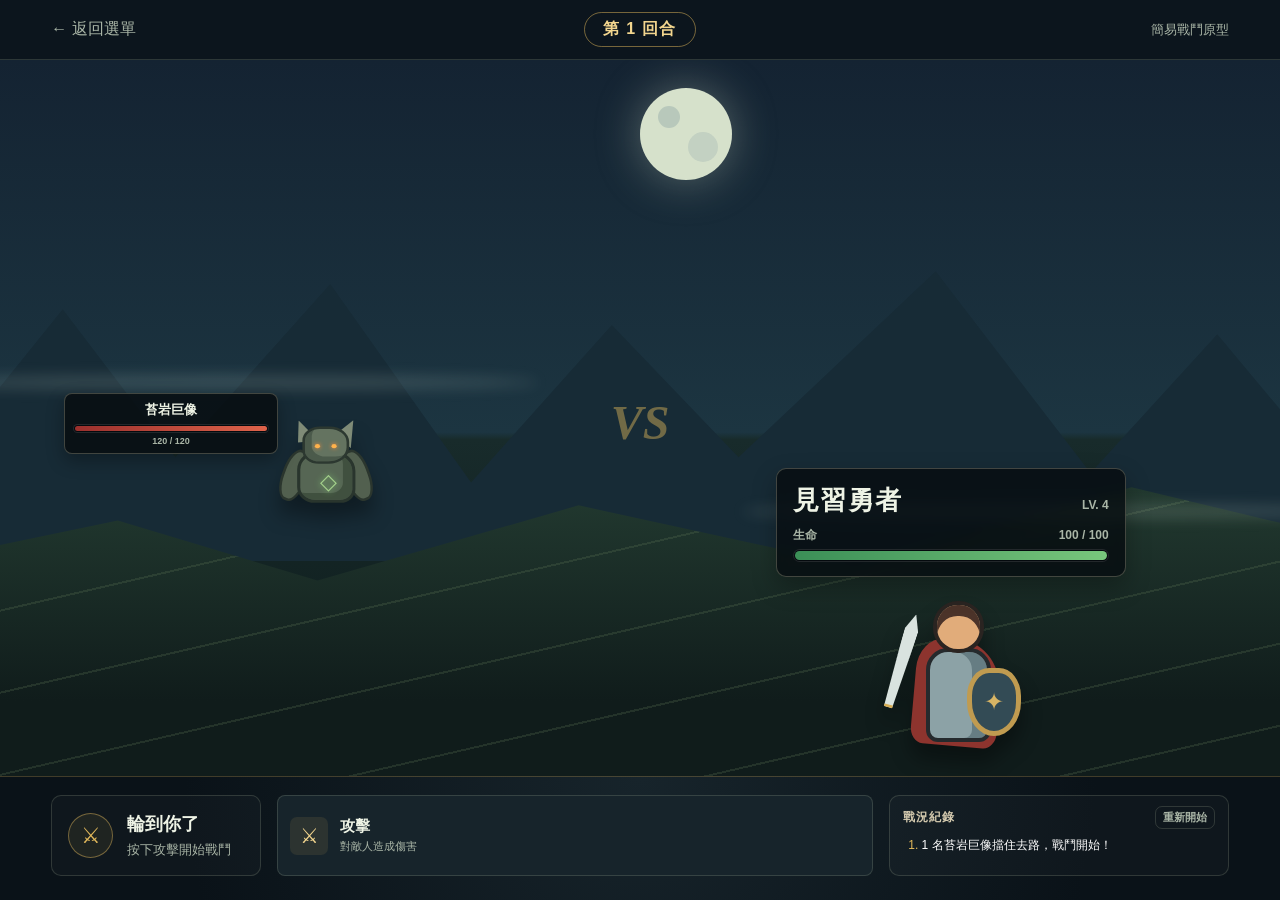
==== TurnBasedRPG/index.html @ 29858dd7 "add rpg combat" ====
<!doctype html>
<html lang="zh-Hant-TW">
<head>
  <meta charset="utf-8">
  <meta name="viewport" content="width=device-width, initial-scale=1">
  <meta name="theme-color" content="#101923">
  <title>餘燼試煉｜回合制 RPG 原型</title>
  <link rel="stylesheet" href="style.css">
</head>
<body>
  <main class="game-shell">
    <header class="topbar">
      <a class="back-link" href="../index.html" aria-label="回到遊戲選單">← 返回選單</a>
      <div class="round-pill" aria-live="polite">第 <span id="round-number">1</span> 回合</div>
      <span class="prototype-label">簡易戰鬥原型</span>
    </header>

    <section class="battlefield" aria-label="戰鬥場景">
      <div class="moon" aria-hidden="true"></div>
      <div class="mountains" aria-hidden="true"></div>
      <div class="mist mist-one" aria-hidden="true"></div>
      <div class="mist mist-two" aria-hidden="true"></div>

      <article class="fighter enemy-side" id="enemy-fighter">
        <div class="enemy-party" id="enemy-party" aria-label="敵人隊伍"></div>
      </article>

      <div class="versus-mark" aria-hidden="true">VS</div>

      <article class="fighter hero-side" id="hero-fighter">
        <div class="hero sprite" aria-label="見習勇者">
          <div class="hero-head"></div><div class="hero-cape"></div><div class="hero-body"></div>
          <div class="sword"><span></span></div><div class="shield">✦</div>
        </div>
        <div class="status-card hero-card">
          <div class="name-row">
            <h1>見習勇者</h1>
            <span class="level">LV. 4</span>
          </div>
          <div class="bar-label"><span>生命</span><span id="player-hp-text">100 / 100</span></div>
          <div class="meter"><div class="meter-fill player-hp" id="player-hp-bar"></div></div>
        </div>
      </article>

      <section class="defense-challenge" id="defense-challenge" aria-labelledby="challenge-title" hidden>
        <div class="challenge-card">
          <p class="challenge-kicker" id="challenge-source">已學會的字</p>
          <h2 id="challenge-title">選出正確的注音，擋下攻擊！</h2>
          <div class="challenge-word" id="challenge-word" aria-label="題目"></div>
          <div class="shield-options" id="shield-options" role="group" aria-label="選擇正確的注音"></div>
          <p class="challenge-feedback" id="challenge-feedback" aria-live="assertive">選擇一面盾牌</p>
          <button class="correction-confirm" id="correction-confirm" type="button" hidden>我知道了，繼續</button>
        </div>
      </section>
    </section>

    <section class="control-panel" aria-label="戰鬥指令">
      <div class="turn-message" id="turn-message" aria-live="assertive">
        <span class="message-icon">⚔</span>
        <p><strong>輪到你了</strong><span>按下攻擊開始戰鬥</span></p>
      </div>
      <div class="actions single-action" id="actions">
        <button class="action-button attack" data-action="attack" type="button">
          <span class="action-icon">⚔</span><span><strong>攻擊</strong><small>對敵人造成傷害</small></span>
        </button>
      </div>
      <div class="battle-log-wrap">
        <div class="log-title"><span>戰況紀錄</span><button id="restart-small" type="button">重新開始</button></div>
        <ol class="battle-log" id="battle-log" aria-live="polite"></ol>
      </div>
    </section>
  </main>

  <div class="result-overlay" id="result-overlay" hidden>
    <section class="result-card" role="dialog" aria-modal="true" aria-labelledby="result-title">
      <div class="result-emblem" id="result-emblem">✦</div>
      <p class="eyebrow" id="result-eyebrow">試煉完成</p>
      <h2 id="result-title">勝利！</h2>
      <p id="result-copy">你擊倒了苔岩巨像。</p>
      <div class="result-stats"><span>經過回合 <b id="result-rounds">0</b></span><span>剩餘生命 <b id="result-hp">0</b></span></div>
      <button class="restart-button" id="restart-button" type="button">再次挑戰</button>
    </section>
  </div>

  <script src="../ZhuyinAdventure/zhuyin-map.js"></script>
  <script src="game.js"></script>
</body>
</html>
---- TurnBasedRPG/style.css ----
:root {
  color-scheme: dark;
  --ink: #eef3e5;
  --muted: #aab6a7;
  --panel: rgba(13, 22, 29, .94);
  --line: rgba(219, 226, 193, .16);
  --gold: #e1b85b;
  --red: #d95745;
  --blue: #4e9bd5;
  --green: #65b979;
}

* { box-sizing: border-box; }

body {
  margin: 0;
  min-height: 100vh;
  color: var(--ink);
  background: #0a1118;
  font-family: "Noto Sans TC", "PingFang TC", "Microsoft JhengHei", sans-serif;
}

button, a { font: inherit; }
button { color: inherit; }

.game-shell { min-height: 100vh; display: grid; grid-template-rows: auto minmax(390px, 1fr) auto; }

.topbar {
  z-index: 10;
  display: grid;
  grid-template-columns: 1fr auto 1fr;
  align-items: center;
  padding: 12px clamp(16px, 4vw, 52px);
  border-bottom: 1px solid var(--line);
  background: #0c151d;
}

.back-link { color: var(--muted); text-decoration: none; justify-self: start; }
.back-link:hover, .back-link:focus-visible { color: white; }
.round-pill { padding: 6px 18px; border: 1px solid rgba(225,184,91,.5); border-radius: 999px; color: #f2d58e; font-weight: 800; letter-spacing: .08em; }
.prototype-label { justify-self: end; color: var(--muted); font-size: 13px; }
#restart-small { justify-self: end; padding: 7px 12px; border: 1px solid var(--line); border-radius: 7px; color: var(--muted); background: transparent; cursor: pointer; }

.battlefield {
  position: relative;
  overflow: hidden;
  display: grid;
  grid-template-columns: minmax(0, 1fr) auto minmax(0, 1fr);
  align-items: end;
  min-height: 390px;
  padding: 32px clamp(18px, 5vw, 80px) 22px;
  background: linear-gradient(#142332 0%, #1c3541 52%, #182b2b 53%, #0b1818 100%);
  isolation: isolate;
}

.battlefield::before {
  content: ""; position: absolute; z-index: -2; inset: auto -10% 0; height: 42%;
  background: repeating-linear-gradient(167deg, rgba(95,119,86,.25) 0 2px, transparent 2px 80px), linear-gradient(#233b31, #101c1b 75%);
  clip-path: polygon(0 32%, 16% 15%, 29% 35%, 46% 10%, 64% 30%, 82% 4%, 100% 26%, 100% 100%, 0 100%);
}

.moon { position: absolute; z-index: -3; top: 28px; left: 50%; width: 92px; height: 92px; border-radius: 50%; background: #d6e1cb; box-shadow: 0 0 45px rgba(214,225,203,.35); }
.moon::after { content: ""; position: absolute; width: 22px; height: 22px; top: 18px; left: 18px; border-radius: 50%; background: #b8c8bb; box-shadow: 34px 30px 0 4px #c3d1c2; }
.mountains { position: absolute; z-index: -4; inset: 26% -5% auto; height: 44%; background: #172b36; clip-path: polygon(0 70%, 9% 20%, 17% 67%, 28% 12%, 38% 75%, 48% 25%, 57% 67%, 71% 8%, 82% 72%, 91% 28%, 100% 76%, 100% 100%, 0 100%); }
.mist { position: absolute; z-index: -1; width: 50%; height: 15px; border-radius: 50%; background: rgba(209,226,214,.17); filter: blur(7px); animation: drift 9s ease-in-out infinite alternate; }
.mist-one { top: 44%; left: -8%; }.mist-two { top: 62%; right: -8%; animation-delay: -3s; }
@keyframes drift { to { transform: translateX(35%); } }

.fighter { display: flex; flex-direction: column; align-items: center; gap: 12px; min-width: 0; }
.hero-side { flex-direction: column-reverse; }
.status-card { position: relative; z-index: 3; width: min(100%, 350px); padding: 14px 16px; border: 1px solid rgba(226,221,187,.26); border-radius: 10px; background: rgba(7,13,17,.82); box-shadow: 0 10px 25px rgba(0,0,0,.28); backdrop-filter: blur(5px); }
.name-row, .bar-label { display: flex; justify-content: space-between; align-items: baseline; gap: 12px; }
.name-row h1 { margin: 0 0 9px; font-family: Georgia, "Noto Serif TC", serif; font-size: clamp(19px, 2vw, 27px); letter-spacing: .06em; }
.level, .bar-label { color: var(--muted); font-size: 12px; font-weight: 700; }
.bar-label { margin-bottom: 5px; }
.mana-label { margin-top: 9px; }
.meter { overflow: hidden; height: 13px; padding: 2px; border-radius: 999px; background: #050a0e; box-shadow: inset 0 0 0 1px rgba(255,255,255,.12); }
.meter.slim { height: 9px; }
.meter-fill { width: 100%; height: 100%; border-radius: inherit; transition: width .45s ease; }
.enemy-hp { background: linear-gradient(90deg, #9b302d, #df634a); }.player-hp { background: linear-gradient(90deg, #3b8f57, #78c77c); }.player-mp { background: linear-gradient(90deg, #376ca8, #61b8e5); }
.effect-list { min-height: 20px; margin-top: 7px; color: #ffbd70; font-size: 12px; font-weight: 800; }

.enemy-side { width: 100%; align-self: stretch; justify-content: center; }
.enemy-party { display: flex; flex-direction: column; align-items: flex-start; justify-content: center; width: 100%; gap: 3px; }
.enemy-unit {
  display: grid;
  grid-template-columns: minmax(105px, 1fr) 96px;
  grid-template-areas: "name monster";
  align-items: center;
  width: min(100%, 310px);
  min-height: 92px;
  transition: opacity .3s ease, filter .3s ease;
}
.enemy-unit.defeated { opacity: .28; filter: grayscale(1); }
.enemy-nameplate { z-index: 4; grid-area: name; width: 100%; padding: 7px 8px; border: 1px solid rgba(226,221,187,.26); border-radius: 8px; background: rgba(7,13,17,.86); box-shadow: 0 7px 18px rgba(0,0,0,.3); text-align: center; }
.enemy-nameplate strong { display: block; overflow: hidden; margin-bottom: 5px; font-size: clamp(10px, 1.2vw, 13px); text-overflow: ellipsis; white-space: nowrap; }
.enemy-nameplate .meter { height: 9px; }
.enemy-hp-text { display: block; margin-top: 3px; color: var(--muted); font-size: 9px; font-weight: 800; }
.monster-stage { position: relative; grid-area: monster; width: 96px; height: 92px; transform-origin: bottom center; }
.monster-stage .monster { position: absolute; top: -40px; left: -40px; transform: scale(.52); }
.monster-stage::before,
.monster-stage::after { content: ""; position: absolute; z-index: 12; pointer-events: none; opacity: 0; }
.monster-stage::before {
  top: 8%;
  left: 64%;
  width: 92px;
  height: 92px;
  border-radius: 50%;
  background: radial-gradient(circle, rgba(255, 72, 47, .72) 0%, rgba(255, 35, 20, .22) 35%, transparent 70%);
  filter: blur(3px);
}
.monster-stage::after {
  top: 31%;
  left: 48%;
  width: 118px;
  height: 7px;
  border-radius: 999px;
  background: linear-gradient(90deg, transparent, #ffbb8f 16%, #ff3a28 55%, transparent);
  box-shadow: 0 13px 0 -1px rgba(255, 53, 38, .72), 0 -13px 0 -2px rgba(255, 119, 76, .55), 0 0 14px 5px rgba(255, 43, 24, .52);
  filter: blur(.35px);
  mix-blend-mode: screen;
  transform: translate(-65px, -28px) rotate(-27deg) scaleX(.15);
  transform-origin: left center;
}
.monster-stage.attack-motion::before,
.monster-stage.double-strike-one::before,
.monster-stage.double-strike-two::before { animation: enemy-red-flare .55s ease-out; }
.monster-stage.attack-motion::after { animation: enemy-red-slash .55s cubic-bezier(.2, .8, .3, 1); }
.monster-stage.double-strike-one::after { animation: enemy-double-slash-one .55s cubic-bezier(.2, .8, .3, 1); }
.monster-stage.double-strike-two::after { animation: enemy-double-slash-two .6s cubic-bezier(.15, .75, .25, 1); }
.monster-stage.attack-motion .right-eye,
.monster-stage.attack-motion .left-eye,
.monster-stage.double-strike-one .right-eye,
.monster-stage.double-strike-one .left-eye,
.monster-stage.double-strike-two .right-eye,
.monster-stage.double-strike-two .left-eye { animation: enemy-eye-flash .55s ease; }
.monster-stage.attack-motion .rune,
.monster-stage.double-strike-one .rune,
.monster-stage.double-strike-two .rune { animation: enemy-rune-flash .55s ease; }
.monster-stage.attack-motion .arm-right,
.monster-stage.double-strike-one .arm-right,
.monster-stage.double-strike-two .arm-right { animation: enemy-arm-swing .55s ease-in-out; }

.sprite { position: relative; filter: drop-shadow(0 15px 10px rgba(0,0,0,.35)); }
.monster { width: 175px; height: 170px; transform-origin: bottom center; }
.monster-head { position: absolute; z-index: 3; top: 15px; left: 43px; width: 90px; height: 72px; border: 5px solid #2c3830; border-radius: 38% 42% 44% 35%; background: #647360; box-shadow: inset 13px -9px #4b5a4b; }
.monster-body { position: absolute; z-index: 2; bottom: 8px; left: 33px; width: 112px; height: 100px; border: 6px solid #29352d; border-radius: 36% 39% 26% 30%; background: #566654; box-shadow: inset -18px -13px #40503f; }
.rune { position: absolute; top: 27px; left: 37px; color: #a4d18c; font-size: 43px; text-shadow: 0 0 12px #8dda7f; }
.eye { position: absolute; top: 29px; width: 10px; height: 8px; border-radius: 50%; background: #ffb24c; box-shadow: 0 0 9px #ff8c38; }.left-eye { left: 19px; }.right-eye { right: 19px; }
.monster-horn { position: absolute; z-index: 1; top: 1px; width: 38px; height: 50px; background: #7f8b77; clip-path: polygon(45% 0, 100% 100%, 0 78%); }.horn-left { left: 28px; transform: rotate(-22deg); }.horn-right { right: 25px; transform: rotate(28deg); }
.monster-arm { position: absolute; z-index: 1; bottom: 10px; width: 48px; height: 102px; border: 5px solid #2b362e; border-radius: 45%; background: #52604f; }.arm-left { left: 4px; transform: rotate(20deg); }.arm-right { right: 2px; transform: rotate(-20deg); }

.hero { width: 150px; height: 165px; transform-origin: bottom center; }
.hero-head { position: absolute; z-index: 5; top: 12px; left: 57px; width: 51px; height: 52px; border: 4px solid #2a2421; border-radius: 48%; background: #e1ac7a; box-shadow: inset 0 11px #4b3329; }
.hero-body { position: absolute; z-index: 3; bottom: 12px; left: 50px; width: 65px; height: 94px; border: 4px solid #252a2d; border-radius: 22px 22px 12px 12px; background: #8ca2a6; box-shadow: inset -15px 0 #667d83; }
.hero-cape { position: absolute; z-index: 1; bottom: 8px; left: 38px; width: 86px; height: 106px; border-radius: 30% 50% 15% 15%; background: #8d342e; transform: rotate(5deg); }
.sword { position: absolute; z-index: 6; top: 23px; left: 16px; width: 14px; height: 118px; background: #d9e3df; clip-path: polygon(50% 0, 100% 14%, 80% 82%, 20% 82%, 0 14%); transform: rotate(17deg); box-shadow: 0 0 6px rgba(255,255,255,.5); }
.sword span { position: absolute; left: -10px; bottom: 16px; width: 35px; height: 8px; background: #d6ac53; transform: rotate(-2deg); }
.shield { position: absolute; z-index: 7; right: 5px; bottom: 18px; display: grid; place-items: center; width: 54px; height: 68px; border: 5px solid #c09b50; border-radius: 45% 45% 55% 55%; color: #d8b565; background: #334b55; font-size: 24px; }

.versus-mark { align-self: center; padding: 0 16px; color: rgba(225,184,91,.45); font: italic 900 clamp(26px, 4vw, 48px)/1 Georgia, serif; }
.sprite.hit { animation: hit .45s ease; }.sprite.attack-motion { animation: lunge .55s ease; }.sprite.double-strike-one { animation: double-lunge-one .55s ease; }.sprite.double-strike-two { animation: double-lunge-two .6s ease; }.sprite.guard-motion { animation: guard .6s ease; }
@keyframes hit { 20%, 60% { transform: translateX(-9px); filter: brightness(2) drop-shadow(0 0 14px #ef624e); } 40%, 80% { transform: translateX(9px); } }
@keyframes lunge { 45% { transform: translateX(45px) scale(1.07); } }
@keyframes guard { 45% { filter: drop-shadow(0 0 18px #70c8ff); transform: scale(1.08); } }
@keyframes enemy-red-slash {
  0%, 18% { opacity: 0; transform: translate(-65px, -28px) rotate(-27deg) scaleX(.15); }
  38% { opacity: 1; }
  72% { opacity: .95; transform: translate(13px, 23px) rotate(-27deg) scaleX(1.15); }
  100% { opacity: 0; transform: translate(43px, 42px) rotate(-27deg) scaleX(.7); }
}
@keyframes enemy-double-slash-one {
  0%, 12% { opacity: 0; transform: translate(-70px, -38px) rotate(-38deg) scaleX(.1); }
  34% { opacity: 1; }
  76% { opacity: .9; transform: translate(16px, 27px) rotate(-38deg) scaleX(1.05); }
  100% { opacity: 0; transform: translate(35px, 42px) rotate(-38deg) scaleX(.65); }
}
@keyframes enemy-double-slash-two {
  0%, 10% { opacity: 0; transform: translate(-60px, 45px) rotate(31deg) scaleX(.12); }
  30% { opacity: 1; filter: blur(.2px) brightness(1.7); }
  72% { opacity: 1; transform: translate(24px, -31px) rotate(31deg) scaleX(1.35); }
  100% { opacity: 0; transform: translate(50px, -48px) rotate(31deg) scaleX(.8); }
}
@keyframes double-lunge-one {
  42% { transform: translateX(30px) translateY(-5px) rotate(-3deg) scale(1.04); }
}
@keyframes double-lunge-two {
  18% { transform: translateX(-8px) rotate(3deg); }
  55% { transform: translateX(54px) translateY(4px) rotate(4deg) scale(1.13); filter: drop-shadow(0 0 16px rgba(255, 45, 28, .8)); }
}
@keyframes enemy-red-flare {
  0%, 24%, 100% { opacity: 0; transform: scale(.35); }
  48% { opacity: .9; transform: scale(1.05); }
}
@keyframes enemy-eye-flash {
  20%, 80% { background: #ff2d20; box-shadow: 0 0 18px 5px #ff281c; }
}
@keyframes enemy-rune-flash {
  20%, 80% { color: #ff5b3d; text-shadow: 0 0 20px #ff2b1c, 0 0 8px #fff; }
}
@keyframes enemy-arm-swing {
  0%, 100% { transform: rotate(-20deg); }
  36% { transform: rotate(-68deg) translateY(-8px); }
  72% { transform: rotate(24deg) translate(9px, 5px); }
}

.defense-challenge {
  position: absolute;
  z-index: 20;
  inset: 0;
  display: grid;
  place-items: center;
  padding: 18px;
  background: rgba(5, 12, 17, .84);
  backdrop-filter: blur(7px);
}
.defense-challenge[hidden] { display: none; }
.challenge-card {
  width: min(100%, 650px);
  padding: 22px clamp(18px, 4vw, 34px) 20px;
  border: 1px solid rgba(225, 184, 91, .5);
  border-radius: 14px;
  background: linear-gradient(145deg, #1a2a32, #0d171d);
  box-shadow: 0 22px 65px rgba(0, 0, 0, .55);
  text-align: center;
}
.challenge-kicker {
  margin: 0;
  color: var(--gold);
  font-size: 12px;
  font-weight: 900;
  letter-spacing: .2em;
}
.challenge-card h2 {
  margin: 5px 0 10px;
  font-size: clamp(18px, 2.5vw, 25px);
  font-weight: 800;
}
.challenge-word {
  margin: 5px 0 12px;
  color: #fff7dc;
  font-family: "Noto Serif TC", "PMingLiU", serif;
  font-size: clamp(62px, 9vw, 94px);
  font-weight: 900;
  line-height: 1.15;
  text-shadow: 0 5px 20px rgba(225, 184, 91, .25);
}
.shield-options {
  display: grid;
  grid-template-columns: repeat(3, minmax(0, 1fr));
  gap: clamp(8px, 2vw, 18px);
}
.quiz-shield {
  position: relative;
  isolation: isolate;
  min-height: 132px;
  padding: 19px 8px 35px;
  border: 0;
  color: #f9f1d6;
  background: linear-gradient(135deg, #f0d783 0%, #a77b2f 55%, #ecd07a 100%);
  clip-path: polygon(50% 0, 94% 14%, 89% 58%, 76% 78%, 50% 100%, 24% 78%, 11% 58%, 6% 14%);
  filter: drop-shadow(0 11px 8px rgba(0, 0, 0, .38));
  cursor: pointer;
  font-size: clamp(21px, 3.5vw, 33px);
  font-weight: 900;
  transition: transform .16s ease, filter .16s ease, background .16s ease;
}
.quiz-shield::before {
  content: "";
  position: absolute;
  z-index: 0;
  inset: 6px;
  background:
    linear-gradient(90deg, transparent 48.5%, rgba(236, 208, 122, .28) 49%, rgba(236, 208, 122, .28) 51%, transparent 51.5%),
    linear-gradient(145deg, #466b79, #1c3440 72%);
  clip-path: polygon(50% 0, 94% 14%, 89% 58%, 76% 78%, 50% 100%, 24% 78%, 11% 58%, 6% 14%);
}
.quiz-shield > span { position: relative; z-index: 2; text-shadow: 0 2px 3px rgba(0, 0, 0, .65); }
.quiz-shield::after {
  content: "✦";
  position: absolute;
  z-index: 1;
  right: 0;
  bottom: 19px;
  left: 0;
  color: rgba(225, 184, 91, .55);
  font-size: 13px;
}
.quiz-shield:hover:not(:disabled), .quiz-shield:focus-visible {
  outline: none;
  filter: brightness(1.22);
  transform: translateY(-5px);
}
.quiz-shield:disabled { cursor: default; }
.quiz-shield.correct {
  background: linear-gradient(135deg, #c5f1ce, #4ba265 55%, #a9e4b7);
  filter: drop-shadow(0 0 17px rgba(101, 185, 121, .85));
  animation: shield-block .55s ease;
}
.quiz-shield.correct::before { background: linear-gradient(145deg, #479261, #1c5335 72%); }
.quiz-shield.wrong {
  background: linear-gradient(135deg, #ffc0b6, #b84e43 55%, #ee9b90);
  animation: shield-wrong .45s ease;
}
.quiz-shield.wrong::before { background: linear-gradient(145deg, #95473f, #542622 72%); }
.challenge-feedback { min-height: 22px; margin: 13px 0 0; color: var(--muted); font-size: 14px; font-weight: 800; }
.challenge-feedback.success { color: #96e6a7; }.challenge-feedback.failure { color: #ffa094; }
.correction-confirm {
  width: min(100%, 280px);
  margin-top: 10px;
  padding: 12px 20px;
  border: 1px solid #f0cc79;
  border-radius: 8px;
  color: #17130b;
  background: linear-gradient(#f3d486, #cda147);
  box-shadow: 0 6px 16px rgba(0, 0, 0, .28);
  cursor: pointer;
  font-weight: 900;
}
.correction-confirm:hover, .correction-confirm:focus-visible { outline: 3px solid rgba(240, 204, 121, .32); filter: brightness(1.08); }
.correction-confirm[hidden] { display: none; }
@keyframes shield-block { 45% { transform: scale(1.1); filter: brightness(1.5); } }
@keyframes shield-wrong { 25%, 75% { transform: translateX(-6px); } 50% { transform: translateX(6px); } }

.control-panel { display: grid; grid-template-columns: 210px minmax(360px, 1.4fr) minmax(260px, .8fr); gap: 16px; padding: 18px clamp(18px, 4vw, 52px) 24px; border-top: 1px solid rgba(225,184,91,.25); background: radial-gradient(circle at top, #17242b, #0a1218 70%); }
.turn-message, .battle-log-wrap { min-width: 0; border: 1px solid var(--line); border-radius: 10px; background: rgba(255,255,255,.025); }
.turn-message { display: flex; align-items: center; gap: 14px; padding: 16px; }
.message-icon { display: grid; place-items: center; flex: 0 0 45px; width: 45px; height: 45px; border: 1px solid rgba(225,184,91,.45); border-radius: 50%; color: var(--gold); background: rgba(225,184,91,.08); font-size: 22px; }
.turn-message p { display: grid; gap: 5px; margin: 0; }.turn-message strong { font-family: Georgia, "Noto Serif TC", serif; font-size: 18px; }.turn-message p span { color: var(--muted); font-size: 13px; }
.actions { display: grid; grid-template-columns: repeat(2, minmax(0, 1fr)); gap: 9px; }
.actions.single-action { grid-template-columns: minmax(0, 1fr); }
.action-button { display: flex; align-items: center; gap: 12px; min-width: 0; padding: 10px 12px; border: 1px solid var(--line); border-radius: 8px; background: #17242b; cursor: pointer; text-align: left; transition: transform .15s, border-color .15s, background .15s; }
.action-button:hover:not(:disabled), .action-button:focus-visible { transform: translateY(-2px); border-color: var(--gold); background: #20313a; outline: none; }.action-button:disabled { cursor: not-allowed; opacity: .42; }
.action-icon { display: grid; place-items: center; flex: 0 0 38px; width: 38px; height: 38px; border-radius: 7px; color: #f2d58e; background: rgba(225,184,91,.1); font-size: 21px; }
.action-button > span:last-child { min-width: 0; display: grid; gap: 3px; }.action-button strong { font-size: 15px; }.action-button small { overflow: hidden; color: var(--muted); font-size: 11px; text-overflow: ellipsis; white-space: nowrap; }.skill .action-icon { color: #ff9a64; background: rgba(255,112,70,.12); }.guard .action-icon { color: #81c5e8; background: rgba(65,148,198,.12); }.potion .action-icon { color: #82d494; background: rgba(88,187,112,.12); }
.battle-log-wrap { padding: 10px 13px; }.log-title { display: flex; align-items: center; justify-content: space-between; color: #d3c9ae; font-size: 12px; font-weight: 800; letter-spacing: .1em; }.log-title #restart-small { padding: 3px 7px; font-size: 11px; letter-spacing: 0; }
.battle-log { overflow-y: auto; max-height: 88px; margin: 7px 0 0; padding-left: 19px; color: var(--muted); font-size: 12px; line-height: 1.6; scrollbar-color: #45545b transparent; }.battle-log li:first-child { color: #fff; }.battle-log li::marker { color: var(--gold); }

.result-overlay { position: fixed; z-index: 30; inset: 0; display: grid; place-items: center; padding: 20px; background: rgba(3,8,11,.82); backdrop-filter: blur(8px); }.result-overlay[hidden] { display: none; }
.result-card { width: min(100%, 440px); padding: 34px; border: 1px solid rgba(225,184,91,.45); border-radius: 14px; text-align: center; background: linear-gradient(145deg, #1b2b31, #0e171d); box-shadow: 0 28px 80px #000; }.result-emblem { margin: 0 auto 14px; color: var(--gold); font-size: 54px; }.eyebrow { margin: 0; color: var(--gold); font-size: 12px; font-weight: 900; letter-spacing: .25em; }.result-card h2 { margin: 7px 0 12px; font: 700 42px/1 Georgia, "Noto Serif TC", serif; }.result-card > p:not(.eyebrow) { color: var(--muted); line-height: 1.7; }.result-stats { display: flex; justify-content: center; gap: 26px; margin: 22px 0; padding: 14px; border-block: 1px solid var(--line); color: var(--muted); font-size: 13px; }.result-stats span { display: grid; gap: 4px; }.result-stats b { color: #fff; font-size: 20px; }.restart-button { width: 100%; padding: 13px; border: 1px solid #f0cc79; border-radius: 7px; color: #16120a; background: linear-gradient(#f0cc79, #cda147); font-weight: 900; cursor: pointer; }

@media (max-width: 850px) {
  .game-shell { grid-template-rows: auto minmax(430px, 1fr) auto; }
  .control-panel { grid-template-columns: 1fr 1.7fr; }.battle-log-wrap { grid-column: 1 / -1; }.battle-log { max-height: 55px; }
}

@media (max-width: 600px) {
  .topbar { grid-template-columns: 1fr auto; padding: 9px 12px; }.prototype-label { display: none; }.round-pill { padding: 5px 11px; font-size: 12px; }
  .battlefield { grid-template-columns: 1fr 1fr; align-items: center; min-height: 490px; padding: 16px 9px 12px; }.versus-mark { display: none; }.fighter { gap: 4px; }.hero-side { flex-direction: column; }.status-card { padding: 10px; }.name-row h1 { font-size: 17px; }.enemy-party { gap: 1px; }.enemy-unit { grid-template-columns: minmax(72px, 1fr) 70px; width: 100%; min-height: 75px; }.enemy-nameplate { padding: 5px 3px; }.enemy-nameplate strong { font-size: 9px; }.monster-stage { width: 70px; height: 74px; }.monster-stage .monster { top: -49px; left: -50px; transform: scale(.42); }.hero { transform: scale(.78); margin: -16px; }.moon { left: 43%; width: 68px; height: 68px; }
  .control-panel { display: block; padding: 12px; }.turn-message { margin-bottom: 9px; padding: 9px 12px; }.message-icon { width: 36px; height: 36px; flex-basis: 36px; }.turn-message p { grid-template-columns: auto auto; align-items: baseline; gap: 10px; }.actions { gap: 7px; }.action-button { padding: 9px; }.action-icon { flex-basis: 32px; width: 32px; height: 32px; }.action-button small { display: none; }.battle-log-wrap { margin-top: 9px; }.battle-log { max-height: 50px; }
  .defense-challenge { padding: 8px; }.challenge-card { padding: 15px 10px 12px; }.challenge-word { margin: 2px 0 8px; }.quiz-shield { min-height: 104px; padding: 12px 4px 28px; }.quiz-shield::before { inset: 4px; }.quiz-shield::after { bottom: 14px; }.challenge-feedback { margin-top: 8px; }
}

@media (prefers-reduced-motion: reduce) { *, *::before, *::after { scroll-behavior: auto !important; animation-duration: .01ms !important; animation-iteration-count: 1 !important; transition-duration: .01ms !important; } }
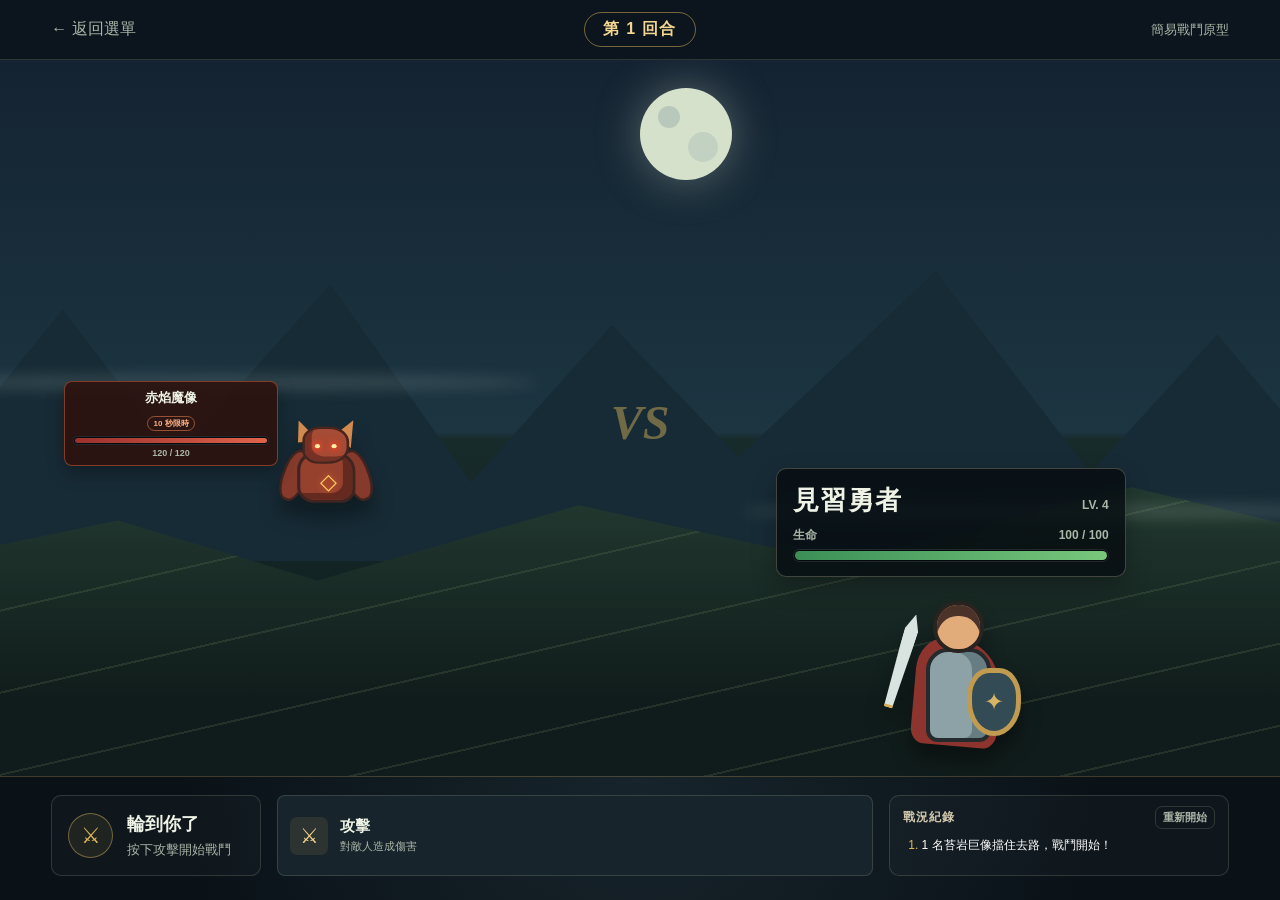
==== commit 10e52224: "Add Red enemy" ====
--- a/TurnBasedRPG/index.html
+++ b/TurnBasedRPG/index.html
@@ -47,6 +47,10 @@
           <p class="challenge-kicker" id="challenge-source">已學會的字</p>
           <h2 id="challenge-title">選出正確的注音，擋下攻擊！</h2>
           <div class="challenge-word" id="challenge-word" aria-label="題目"></div>
+          <div class="challenge-timer" id="challenge-timer" aria-live="polite" hidden>
+            <div class="timer-label"><span>限時防禦</span><strong><span id="timer-value">10</span> 秒</strong></div>
+            <div class="timer-track"><div class="timer-fill" id="timer-fill"></div></div>
+          </div>
           <div class="shield-options" id="shield-options" role="group" aria-label="選擇正確的注音"></div>
           <p class="challenge-feedback" id="challenge-feedback" aria-live="assertive">選擇一面盾牌</p>
           <button class="correction-confirm" id="correction-confirm" type="button" hidden>我知道了，繼續</button>
--- a/TurnBasedRPG/style.css
+++ b/TurnBasedRPG/style.css
@@ -94,6 +94,7 @@
 .enemy-unit.defeated { opacity: .28; filter: grayscale(1); }
 .enemy-nameplate { z-index: 4; grid-area: name; width: 100%; padding: 7px 8px; border: 1px solid rgba(226,221,187,.26); border-radius: 8px; background: rgba(7,13,17,.86); box-shadow: 0 7px 18px rgba(0,0,0,.3); text-align: center; }
 .enemy-nameplate strong { display: block; overflow: hidden; margin-bottom: 5px; font-size: clamp(10px, 1.2vw, 13px); text-overflow: ellipsis; white-space: nowrap; }
+.enemy-trait { display: inline-block; margin-bottom: 5px; padding: 1px 5px; border: 1px solid rgba(255, 142, 86, .5); border-radius: 999px; color: #ffb184; font-size: 8px; font-weight: 900; }
 .enemy-nameplate .meter { height: 9px; }
 .enemy-hp-text { display: block; margin-top: 3px; color: var(--muted); font-size: 9px; font-weight: 800; }
 .monster-stage { position: relative; grid-area: monster; width: 96px; height: 92px; transform-origin: bottom center; }
@@ -149,6 +150,13 @@
 .eye { position: absolute; top: 29px; width: 10px; height: 8px; border-radius: 50%; background: #ffb24c; box-shadow: 0 0 9px #ff8c38; }.left-eye { left: 19px; }.right-eye { right: 19px; }
 .monster-horn { position: absolute; z-index: 1; top: 1px; width: 38px; height: 50px; background: #7f8b77; clip-path: polygon(45% 0, 100% 100%, 0 78%); }.horn-left { left: 28px; transform: rotate(-22deg); }.horn-right { right: 25px; transform: rotate(28deg); }
 .monster-arm { position: absolute; z-index: 1; bottom: 10px; width: 48px; height: 102px; border: 5px solid #2b362e; border-radius: 45%; background: #52604f; }.arm-left { left: 4px; transform: rotate(20deg); }.arm-right { right: 2px; transform: rotate(-20deg); }
+.enemy-ember .monster-head { border-color: #46251f; background: #a64b35; box-shadow: inset 13px -9px #743126; }
+.enemy-ember .monster-body { border-color: #40241f; background: #95412e; box-shadow: inset -18px -13px #64291f; }
+.enemy-ember .monster-arm { border-color: #40241f; background: #853a2b; }
+.enemy-ember .monster-horn { background: #d28a4e; }
+.enemy-ember .rune { color: #ffd260; text-shadow: 0 0 15px #ff6a2a; }
+.enemy-ember .eye { background: #fff0a3; box-shadow: 0 0 12px 3px #ff3d20; }
+.enemy-unit-ember .enemy-nameplate { border-color: rgba(255, 116, 66, .42); background: rgba(45, 18, 15, .9); }
 
 .hero { width: 150px; height: 165px; transform-origin: bottom center; }
 .hero-head { position: absolute; z-index: 5; top: 12px; left: 57px; width: 51px; height: 52px; border: 4px solid #2a2421; border-radius: 48%; background: #e1ac7a; box-shadow: inset 0 11px #4b3329; }
@@ -245,6 +253,14 @@
   line-height: 1.15;
   text-shadow: 0 5px 20px rgba(225, 184, 91, .25);
 }
+.challenge-timer { margin: -2px auto 13px; width: min(100%, 430px); padding: 8px 12px; border: 1px solid rgba(255, 111, 74, .42); border-radius: 8px; background: rgba(98, 29, 20, .24); }
+.challenge-timer[hidden] { display: none; }
+.timer-label { display: flex; justify-content: space-between; align-items: baseline; margin-bottom: 6px; color: #ffb19c; font-size: 12px; font-weight: 900; letter-spacing: .08em; }
+.timer-label strong { color: #fff; font-size: 18px; }
+.timer-track { overflow: hidden; height: 9px; border-radius: 999px; background: rgba(0, 0, 0, .45); }
+.timer-fill { width: 100%; height: 100%; border-radius: inherit; background: linear-gradient(90deg, #ffd168, #ff6b42 62%, #e7362b); transform-origin: left center; transition: width .1s linear; }
+.challenge-card.timed-defense { border-color: rgba(255, 104, 62, .65); box-shadow: 0 22px 65px rgba(0, 0, 0, .55), 0 0 28px rgba(255, 66, 36, .15); }
+.challenge-card.timed-out { animation: timer-expired .45s ease; }
 .shield-options {
   display: grid;
   grid-template-columns: repeat(3, minmax(0, 1fr));
@@ -321,6 +337,7 @@
 .correction-confirm[hidden] { display: none; }
 @keyframes shield-block { 45% { transform: scale(1.1); filter: brightness(1.5); } }
 @keyframes shield-wrong { 25%, 75% { transform: translateX(-6px); } 50% { transform: translateX(6px); } }
+@keyframes timer-expired { 25%, 75% { transform: translateX(-7px); } 50% { transform: translateX(7px); box-shadow: 0 0 30px rgba(255, 58, 38, .55); } }
 
 .control-panel { display: grid; grid-template-columns: 210px minmax(360px, 1.4fr) minmax(260px, .8fr); gap: 16px; padding: 18px clamp(18px, 4vw, 52px) 24px; border-top: 1px solid rgba(225,184,91,.25); background: radial-gradient(circle at top, #17242b, #0a1218 70%); }
 .turn-message, .battle-log-wrap { min-width: 0; border: 1px solid var(--line); border-radius: 10px; background: rgba(255,255,255,.025); }
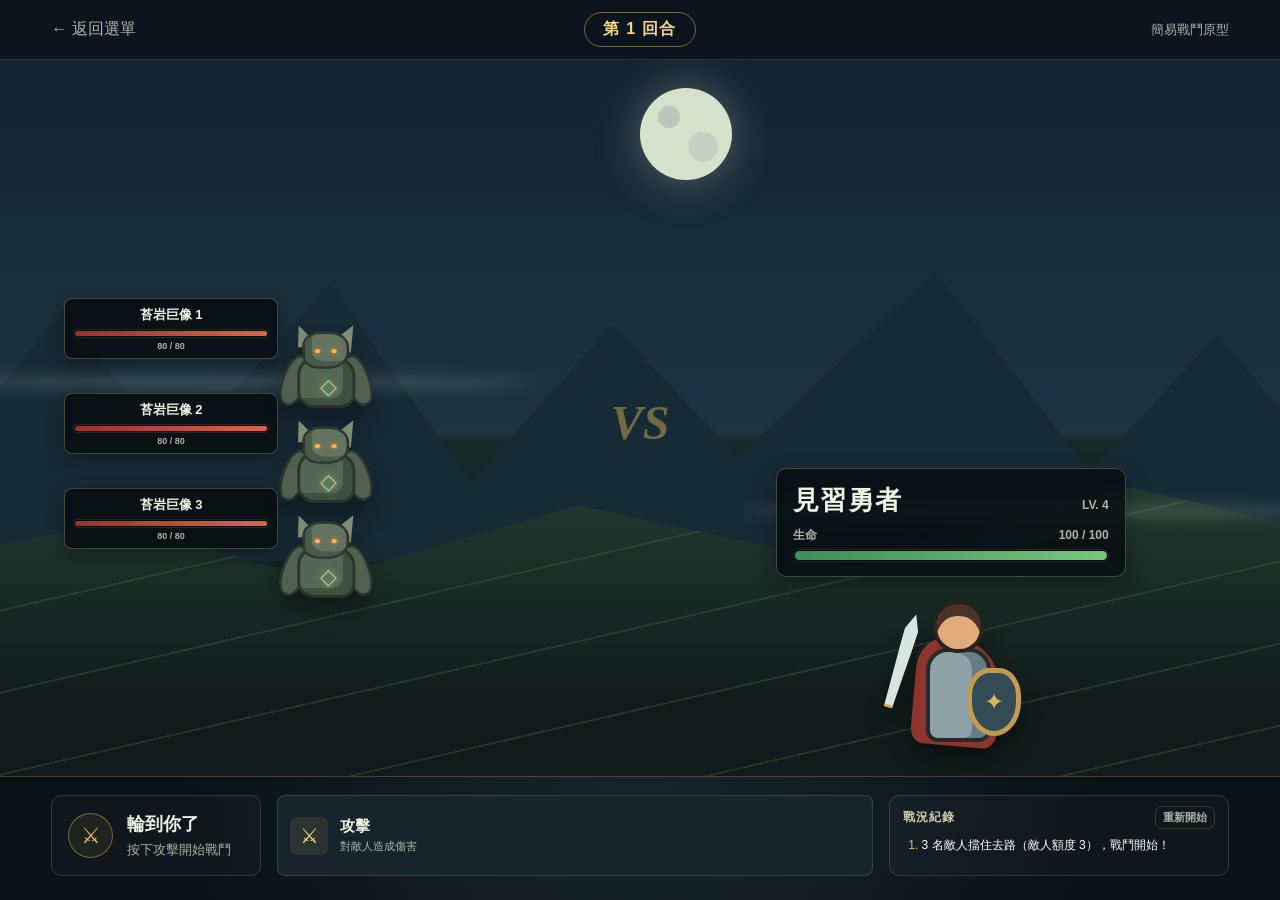
==== commit 3bd5b3c5: "Add tone enermy" ====
--- a/TurnBasedRPG/index.html
+++ b/TurnBasedRPG/index.html
@@ -47,6 +47,7 @@
           <p class="challenge-kicker" id="challenge-source">已學會的字</p>
           <h2 id="challenge-title">選出正確的注音，擋下攻擊！</h2>
           <div class="challenge-word" id="challenge-word" aria-label="題目"></div>
+          <p class="challenge-pronunciation" id="challenge-pronunciation" hidden></p>
           <div class="challenge-timer" id="challenge-timer" aria-live="polite" hidden>
             <div class="timer-label"><span>限時防禦</span><strong><span id="timer-value">10</span> 秒</strong></div>
             <div class="timer-track"><div class="timer-fill" id="timer-fill"></div></div>
--- a/TurnBasedRPG/style.css
+++ b/TurnBasedRPG/style.css
@@ -126,18 +126,27 @@
 .monster-stage.attack-motion::before,
 .monster-stage.double-strike-one::before,
 .monster-stage.double-strike-two::before { animation: enemy-red-flare .55s ease-out; }
+.monster-stage.double-strike-one::before,
+.monster-stage.double-strike-two::before {
+  background: radial-gradient(circle, rgba(255, 232, 91, .82) 0%, rgba(255, 190, 35, .3) 38%, transparent 72%);
+}
+.monster-stage.double-strike-one::after,
+.monster-stage.double-strike-two::after {
+  background: linear-gradient(90deg, transparent, #fff8ad 16%, #ffd52f 55%, transparent);
+  box-shadow: 0 13px 0 -1px rgba(255, 211, 42, .8), 0 -13px 0 -2px rgba(255, 239, 112, .68), 0 0 15px 6px rgba(255, 194, 26, .58);
+}
 .monster-stage.attack-motion::after { animation: enemy-red-slash .55s cubic-bezier(.2, .8, .3, 1); }
 .monster-stage.double-strike-one::after { animation: enemy-double-slash-one .55s cubic-bezier(.2, .8, .3, 1); }
 .monster-stage.double-strike-two::after { animation: enemy-double-slash-two .6s cubic-bezier(.15, .75, .25, 1); }
 .monster-stage.attack-motion .right-eye,
-.monster-stage.attack-motion .left-eye,
+.monster-stage.attack-motion .left-eye { animation: enemy-eye-flash .55s ease; }
 .monster-stage.double-strike-one .right-eye,
 .monster-stage.double-strike-one .left-eye,
 .monster-stage.double-strike-two .right-eye,
-.monster-stage.double-strike-two .left-eye { animation: enemy-eye-flash .55s ease; }
-.monster-stage.attack-motion .rune,
+.monster-stage.double-strike-two .left-eye { animation: enemy-eye-flash-yellow .55s ease; }
+.monster-stage.attack-motion .rune { animation: enemy-rune-flash .55s ease; }
 .monster-stage.double-strike-one .rune,
-.monster-stage.double-strike-two .rune { animation: enemy-rune-flash .55s ease; }
+.monster-stage.double-strike-two .rune { animation: enemy-rune-flash-yellow .55s ease; }
 .monster-stage.attack-motion .arm-right,
 .monster-stage.double-strike-one .arm-right,
 .monster-stage.double-strike-two .arm-right { animation: enemy-arm-swing .55s ease-in-out; }
@@ -157,6 +166,56 @@
 .enemy-ember .rune { color: #ffd260; text-shadow: 0 0 15px #ff6a2a; }
 .enemy-ember .eye { background: #fff0a3; box-shadow: 0 0 12px 3px #ff3d20; }
 .enemy-unit-ember .enemy-nameplate { border-color: rgba(255, 116, 66, .42); background: rgba(45, 18, 15, .9); }
+.obsession-trait { border-color: rgba(86, 221, 230, .55); color: #9af4f3; }
+.enemy-obsession .monster-head { border-color: #17383f; background: #317381; box-shadow: inset 13px -9px #20515d; }
+.enemy-obsession .monster-body { border-color: #14343c; background: #296775; box-shadow: inset -18px -13px #194854; }
+.enemy-obsession .monster-arm { border-color: #14343c; background: #245c68; }
+.enemy-obsession .monster-horn { background: #6ab4b8; }
+.enemy-obsession .rune { top: 31px; left: 35px; color: #b8ffff; font-size: 34px; text-shadow: 0 0 16px #38dce5; }
+.enemy-obsession .eye { background: #d5ffff; box-shadow: 0 0 13px 3px #28d5e0; }
+.enemy-unit-obsession .enemy-nameplate { border-color: rgba(75, 211, 220, .46); background: rgba(14, 39, 45, .93); }
+.tone-trait { border-color: rgba(255, 133, 200, .55); color: #ffc3e4; }
+.enemy-tone .monster-head { border-color: #4b203c; background: #9a477b; box-shadow: inset 13px -9px #6d3159; }
+.enemy-tone .monster-body { border-color: #432039; background: #873d6d; box-shadow: inset -18px -13px #5c294b; }
+.enemy-tone .monster-arm { border-color: #432039; background: #783661; }
+.enemy-tone .monster-horn { background: #da89b5; }
+.enemy-tone .rune { top: 31px; left: 35px; color: #ffe0f2; font-size: 32px; text-shadow: 0 0 16px #ff65bd; }
+.enemy-tone .eye { background: #ffe6f5; box-shadow: 0 0 13px 3px #ff56b5; }
+.enemy-unit-tone .enemy-nameplate { border-color: rgba(244, 111, 184, .46); background: rgba(54, 18, 43, .93); }
+.boss-trait { border-color: rgba(196, 139, 255, .55); color: #dab8ff; }
+.enemy-boss .monster-head { border-color: #2b193e; background: #65428a; box-shadow: inset 13px -9px #41265f; }
+.enemy-boss .monster-body { border-color: #28183a; background: #583679; box-shadow: inset -18px -13px #351e50; }
+.enemy-boss .monster-arm { border-color: #28183a; background: #4c3067; }
+.enemy-boss .monster-horn { background: #d7ac4c; }
+.enemy-boss .rune { top: 32px; left: 39px; color: #f0cfff; font-size: 34px; text-shadow: 0 0 16px #b44cff; }
+.enemy-boss .eye { background: #e6b3ff; box-shadow: 0 0 13px 3px #a538ff; }
+.enemy-unit-boss .enemy-nameplate { border-color: rgba(191, 123, 255, .48); background: rgba(31, 17, 48, .93); }
+
+.monster-stage.boss-attack::before {
+  top: 3%;
+  left: 55%;
+  width: 105px;
+  height: 105px;
+  background: radial-gradient(circle, rgba(239, 191, 255, .95) 0 9%, rgba(174, 67, 255, .72) 22%, rgba(87, 31, 150, .26) 48%, transparent 72%);
+  animation: boss-magic-charge .6s ease-out;
+}
+.monster-stage.boss-attack::after {
+  top: 16%;
+  left: 68%;
+  width: 78px;
+  height: 78px;
+  border: 3px solid rgba(230, 190, 255, .9);
+  border-radius: 50%;
+  background: radial-gradient(circle, rgba(255,255,255,.9), rgba(183, 82, 255, .55) 24%, rgba(88, 25, 155, .18) 54%, transparent 70%);
+  box-shadow: 0 0 18px 7px rgba(171, 63, 255, .55);
+  mix-blend-mode: screen;
+  animation: boss-magic-blast .6s ease-out;
+}
+.monster-stage.boss-attack .right-eye,
+.monster-stage.boss-attack .left-eye { animation: boss-eye-flash .6s ease; }
+.monster-stage.boss-attack .rune { animation: boss-rune-flash .6s ease; }
+.monster-stage.boss-attack .arm-left { animation: boss-arm-cast-left .6s ease; }
+.monster-stage.boss-attack .arm-right { animation: boss-arm-cast-right .6s ease; }
 
 .hero { width: 150px; height: 165px; transform-origin: bottom center; }
 .hero-head { position: absolute; z-index: 5; top: 12px; left: 57px; width: 51px; height: 52px; border: 4px solid #2a2421; border-radius: 48%; background: #e1ac7a; box-shadow: inset 0 11px #4b3329; }
@@ -167,7 +226,7 @@
 .shield { position: absolute; z-index: 7; right: 5px; bottom: 18px; display: grid; place-items: center; width: 54px; height: 68px; border: 5px solid #c09b50; border-radius: 45% 45% 55% 55%; color: #d8b565; background: #334b55; font-size: 24px; }
 
 .versus-mark { align-self: center; padding: 0 16px; color: rgba(225,184,91,.45); font: italic 900 clamp(26px, 4vw, 48px)/1 Georgia, serif; }
-.sprite.hit { animation: hit .45s ease; }.sprite.attack-motion { animation: lunge .55s ease; }.sprite.double-strike-one { animation: double-lunge-one .55s ease; }.sprite.double-strike-two { animation: double-lunge-two .6s ease; }.sprite.guard-motion { animation: guard .6s ease; }
+.sprite.hit { animation: hit .45s ease; }.sprite.attack-motion { animation: lunge .55s ease; }.sprite.double-strike-one { animation: double-lunge-one .55s ease; }.sprite.double-strike-two { animation: double-lunge-two .6s ease; }.sprite.boss-attack { animation: boss-cast .6s ease; }.sprite.guard-motion { animation: guard .6s ease; }
 @keyframes hit { 20%, 60% { transform: translateX(-9px); filter: brightness(2) drop-shadow(0 0 14px #ef624e); } 40%, 80% { transform: translateX(9px); } }
 @keyframes lunge { 45% { transform: translateX(45px) scale(1.07); } }
 @keyframes guard { 45% { filter: drop-shadow(0 0 18px #70c8ff); transform: scale(1.08); } }
@@ -194,7 +253,7 @@
 }
 @keyframes double-lunge-two {
   18% { transform: translateX(-8px) rotate(3deg); }
-  55% { transform: translateX(54px) translateY(4px) rotate(4deg) scale(1.13); filter: drop-shadow(0 0 16px rgba(255, 45, 28, .8)); }
+  55% { transform: translateX(54px) translateY(4px) rotate(4deg) scale(1.13); filter: drop-shadow(0 0 16px rgba(255, 211, 42, .9)); }
 }
 @keyframes enemy-red-flare {
   0%, 24%, 100% { opacity: 0; transform: scale(.35); }
@@ -205,12 +264,25 @@
 }
 @keyframes enemy-rune-flash {
   20%, 80% { color: #ff5b3d; text-shadow: 0 0 20px #ff2b1c, 0 0 8px #fff; }
+}
+@keyframes enemy-eye-flash-yellow {
+  20%, 80% { background: #fff370; box-shadow: 0 0 18px 5px #ffd52f; }
+}
+@keyframes enemy-rune-flash-yellow {
+  20%, 80% { color: #fff38a; text-shadow: 0 0 20px #ffd52f, 0 0 8px #fff; }
 }
 @keyframes enemy-arm-swing {
   0%, 100% { transform: rotate(-20deg); }
   36% { transform: rotate(-68deg) translateY(-8px); }
   72% { transform: rotate(24deg) translate(9px, 5px); }
 }
+@keyframes boss-cast { 45% { transform: translateY(-8px) scale(1.08); filter: drop-shadow(0 0 17px rgba(183, 82, 255, .8)); } }
+@keyframes boss-magic-charge { 0% { opacity: 0; transform: scale(.15); } 45% { opacity: 1; transform: scale(.72); } 100% { opacity: 0; transform: scale(1.35); } }
+@keyframes boss-magic-blast { 0%, 28% { opacity: 0; transform: scale(.18); } 58% { opacity: 1; transform: translateX(18px) scale(.8); } 100% { opacity: 0; transform: translateX(85px) scale(1.8); } }
+@keyframes boss-eye-flash { 20%, 80% { background: #fff; box-shadow: 0 0 20px 6px #c15cff; } }
+@keyframes boss-rune-flash { 20%, 80% { color: #fff; text-shadow: 0 0 24px #bf52ff, 0 0 10px #fff; } }
+@keyframes boss-arm-cast-left { 45% { transform: rotate(-36deg) translate(-5px, -9px); } }
+@keyframes boss-arm-cast-right { 45% { transform: rotate(36deg) translate(5px, -9px); } }
 
 .defense-challenge {
   position: absolute;
@@ -253,6 +325,8 @@
   line-height: 1.15;
   text-shadow: 0 5px 20px rgba(225, 184, 91, .25);
 }
+.challenge-pronunciation { margin: -7px 0 14px; color: #ffc6e6; font-size: clamp(25px, 4vw, 38px); font-weight: 900; letter-spacing: .12em; }
+.challenge-pronunciation[hidden] { display: none; }
 .challenge-timer { margin: -2px auto 13px; width: min(100%, 430px); padding: 8px 12px; border: 1px solid rgba(255, 111, 74, .42); border-radius: 8px; background: rgba(98, 29, 20, .24); }
 .challenge-timer[hidden] { display: none; }
 .timer-label { display: flex; justify-content: space-between; align-items: baseline; margin-bottom: 6px; color: #ffb19c; font-size: 12px; font-weight: 900; letter-spacing: .08em; }
@@ -266,6 +340,9 @@
   grid-template-columns: repeat(3, minmax(0, 1fr));
   gap: clamp(8px, 2vw, 18px);
 }
+.challenge-card.tone-defense { width: min(100%, 760px); border-color: rgba(244, 111, 184, .6); box-shadow: 0 22px 65px rgba(0, 0, 0, .55), 0 0 28px rgba(255, 86, 181, .14); }
+.tone-defense .shield-options { grid-template-columns: repeat(5, minmax(0, 1fr)); gap: 9px; }
+.tone-defense .quiz-shield { min-height: 116px; padding-inline: 4px; font-size: clamp(16px, 2.5vw, 24px); }
 .quiz-shield {
   position: relative;
   isolation: isolate;
@@ -348,8 +425,13 @@
 .actions.single-action { grid-template-columns: minmax(0, 1fr); }
 .action-button { display: flex; align-items: center; gap: 12px; min-width: 0; padding: 10px 12px; border: 1px solid var(--line); border-radius: 8px; background: #17242b; cursor: pointer; text-align: left; transition: transform .15s, border-color .15s, background .15s; }
 .action-button:hover:not(:disabled), .action-button:focus-visible { transform: translateY(-2px); border-color: var(--gold); background: #20313a; outline: none; }.action-button:disabled { cursor: not-allowed; opacity: .42; }
+.action-button.player-ready { animation: player-command-pulse 1.35s ease-in-out infinite; }
 .action-icon { display: grid; place-items: center; flex: 0 0 38px; width: 38px; height: 38px; border-radius: 7px; color: #f2d58e; background: rgba(225,184,91,.1); font-size: 21px; }
 .action-button > span:last-child { min-width: 0; display: grid; gap: 3px; }.action-button strong { font-size: 15px; }.action-button small { overflow: hidden; color: var(--muted); font-size: 11px; text-overflow: ellipsis; white-space: nowrap; }.skill .action-icon { color: #ff9a64; background: rgba(255,112,70,.12); }.guard .action-icon { color: #81c5e8; background: rgba(65,148,198,.12); }.potion .action-icon { color: #82d494; background: rgba(88,187,112,.12); }
+@keyframes player-command-pulse {
+  0%, 100% { border-color: rgba(225, 184, 91, .34); box-shadow: 0 0 0 0 rgba(225, 184, 91, 0); background: #17242b; }
+  50% { border-color: #f3cf75; box-shadow: 0 0 0 4px rgba(225, 184, 91, .14), 0 0 20px rgba(225, 184, 91, .42); background: #26342f; }
+}
 .battle-log-wrap { padding: 10px 13px; }.log-title { display: flex; align-items: center; justify-content: space-between; color: #d3c9ae; font-size: 12px; font-weight: 800; letter-spacing: .1em; }.log-title #restart-small { padding: 3px 7px; font-size: 11px; letter-spacing: 0; }
 .battle-log { overflow-y: auto; max-height: 88px; margin: 7px 0 0; padding-left: 19px; color: var(--muted); font-size: 12px; line-height: 1.6; scrollbar-color: #45545b transparent; }.battle-log li:first-child { color: #fff; }.battle-log li::marker { color: var(--gold); }
 
@@ -365,7 +447,7 @@
   .topbar { grid-template-columns: 1fr auto; padding: 9px 12px; }.prototype-label { display: none; }.round-pill { padding: 5px 11px; font-size: 12px; }
   .battlefield { grid-template-columns: 1fr 1fr; align-items: center; min-height: 490px; padding: 16px 9px 12px; }.versus-mark { display: none; }.fighter { gap: 4px; }.hero-side { flex-direction: column; }.status-card { padding: 10px; }.name-row h1 { font-size: 17px; }.enemy-party { gap: 1px; }.enemy-unit { grid-template-columns: minmax(72px, 1fr) 70px; width: 100%; min-height: 75px; }.enemy-nameplate { padding: 5px 3px; }.enemy-nameplate strong { font-size: 9px; }.monster-stage { width: 70px; height: 74px; }.monster-stage .monster { top: -49px; left: -50px; transform: scale(.42); }.hero { transform: scale(.78); margin: -16px; }.moon { left: 43%; width: 68px; height: 68px; }
   .control-panel { display: block; padding: 12px; }.turn-message { margin-bottom: 9px; padding: 9px 12px; }.message-icon { width: 36px; height: 36px; flex-basis: 36px; }.turn-message p { grid-template-columns: auto auto; align-items: baseline; gap: 10px; }.actions { gap: 7px; }.action-button { padding: 9px; }.action-icon { flex-basis: 32px; width: 32px; height: 32px; }.action-button small { display: none; }.battle-log-wrap { margin-top: 9px; }.battle-log { max-height: 50px; }
-  .defense-challenge { padding: 8px; }.challenge-card { padding: 15px 10px 12px; }.challenge-word { margin: 2px 0 8px; }.quiz-shield { min-height: 104px; padding: 12px 4px 28px; }.quiz-shield::before { inset: 4px; }.quiz-shield::after { bottom: 14px; }.challenge-feedback { margin-top: 8px; }
+  .defense-challenge { padding: 8px; }.challenge-card { padding: 15px 10px 12px; }.challenge-word { margin: 2px 0 8px; }.challenge-pronunciation { margin: -4px 0 9px; }.quiz-shield { min-height: 104px; padding: 12px 4px 28px; }.tone-defense .shield-options { grid-template-columns: repeat(3, minmax(0, 1fr)); }.tone-defense .quiz-shield { min-height: 88px; }.quiz-shield::before { inset: 4px; }.quiz-shield::after { bottom: 14px; }.challenge-feedback { margin-top: 8px; }
 }
 
 @media (prefers-reduced-motion: reduce) { *, *::before, *::after { scroll-behavior: auto !important; animation-duration: .01ms !important; animation-iteration-count: 1 !important; transition-duration: .01ms !important; } }
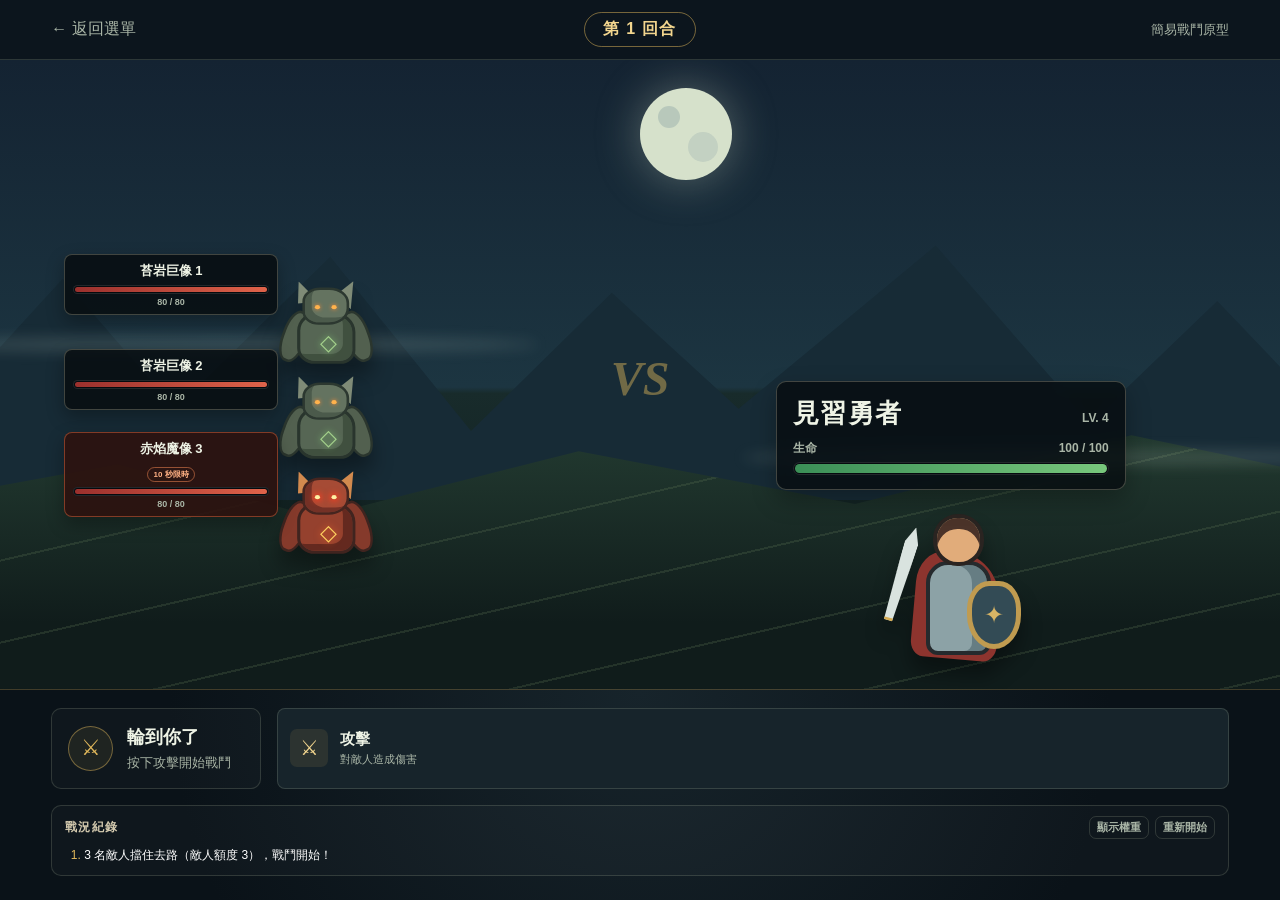
==== commit e05a9dfc: "tune weight system and add debug ability" ====
--- a/TurnBasedRPG/index.html
+++ b/TurnBasedRPG/index.html
@@ -8,7 +8,8 @@
   <link rel="stylesheet" href="style.css">
 </head>
 <body>
-  <main class="game-shell">
+  <div class="game-debug-layout weight-debug-hidden">
+    <main class="game-shell">
     <header class="topbar">
       <a class="back-link" href="../index.html" aria-label="回到遊戲選單">← 返回選單</a>
       <div class="round-pill" aria-live="polite">第 <span id="round-number">1</span> 回合</div>
@@ -70,11 +71,31 @@
         </button>
       </div>
       <div class="battle-log-wrap">
-        <div class="log-title"><span>戰況紀錄</span><button id="restart-small" type="button">重新開始</button></div>
+        <div class="log-title">
+          <span>戰況紀錄</span>
+          <div class="log-controls">
+            <button class="log-control-button" id="weight-debug-toggle" type="button" aria-pressed="false">顯示權重</button>
+            <button class="log-control-button" id="restart-small" type="button">重新開始</button>
+          </div>
+        </div>
         <ol class="battle-log" id="battle-log" aria-live="polite"></ol>
       </div>
     </section>
-  </main>
+    </main>
+
+    <aside class="weight-debug-panel" aria-labelledby="weight-debug-title" hidden>
+      <header class="weight-debug-header">
+        <div>
+          <p>暫時監看</p>
+          <h2 id="weight-debug-title">已學字權重</h2>
+        </div>
+        <span id="weight-debug-summary">載入中…</span>
+      </header>
+      <p class="weight-debug-note">機率為一般加權模式的基準值，不含上一題排除規則。</p>
+      <div class="weight-debug-columns" aria-hidden="true"><span>字／注音</span><span>權重</span><span>機率</span></div>
+      <ol class="weight-debug-list" id="weight-debug-list"></ol>
+    </aside>
+  </div>
 
   <div class="result-overlay" id="result-overlay" hidden>
     <section class="result-card" role="dialog" aria-modal="true" aria-labelledby="result-title">
--- a/TurnBasedRPG/style.css
+++ b/TurnBasedRPG/style.css
@@ -20,6 +20,28 @@
   font-family: "Noto Sans TC", "PingFang TC", "Microsoft JhengHei", sans-serif;
 }
 
+.game-debug-layout { display: grid; grid-template-columns: minmax(0, 1fr) 320px; min-height: 100vh; }
+.game-debug-layout.weight-debug-hidden { grid-template-columns: minmax(0, 1fr); }
+.weight-debug-panel { position: sticky; top: 0; z-index: 12; display: flex; flex-direction: column; height: 100vh; min-width: 0; padding: 17px 14px 14px; border-left: 1px solid rgba(225,184,91,.26); background: linear-gradient(180deg, #101d25, #091218); box-shadow: -12px 0 28px rgba(0,0,0,.28); }
+.weight-debug-panel[hidden], .weight-debug-hidden .weight-debug-log { display: none; }
+.weight-debug-header { display: flex; align-items: flex-start; justify-content: space-between; gap: 10px; padding-bottom: 10px; border-bottom: 1px solid var(--line); }
+.weight-debug-header p { margin: 0 0 3px; color: var(--gold); font-size: 10px; font-weight: 900; letter-spacing: .18em; }
+.weight-debug-header h2 { margin: 0; font: 800 20px/1.2 Georgia, "Noto Serif TC", serif; }
+.weight-debug-header > span { padding: 5px 7px; border: 1px solid var(--line); border-radius: 999px; color: var(--muted); font-size: 10px; white-space: nowrap; }
+.weight-debug-note { margin: 9px 0; color: var(--muted); font-size: 10px; line-height: 1.5; }
+.weight-debug-columns, .weight-debug-row { display: grid; grid-template-columns: minmax(0, 1fr) 57px 58px; align-items: center; gap: 7px; }
+.weight-debug-columns { padding: 6px 8px; color: #778b90; font-size: 9px; font-weight: 900; text-align: right; }
+.weight-debug-columns span:first-child { text-align: left; }
+.weight-debug-list { overflow-y: auto; min-height: 0; margin: 0; padding: 0 4px 0 0; list-style: none; scrollbar-color: #45545b transparent; }
+.weight-debug-row { margin-bottom: 5px; padding: 7px 8px; border: 1px solid rgba(255,255,255,.06); border-radius: 7px; background: rgba(255,255,255,.025); font-size: 11px; text-align: right; }
+.weight-debug-row.highest { border-color: rgba(225,184,91,.45); background: rgba(225,184,91,.075); }
+.weight-debug-row.unavailable { opacity: .48; }
+.weight-debug-word { display: flex; align-items: baseline; gap: 7px; min-width: 0; text-align: left; }
+.weight-debug-word strong { flex: 0 0 auto; color: #fff4ce; font: 900 21px/1 "Noto Serif TC", "PMingLiU", serif; }
+.weight-debug-word small { overflow: hidden; color: var(--muted); font-size: 10px; text-overflow: ellipsis; white-space: nowrap; }
+.weight-debug-row b { color: #f0cf7d; font-size: 11px; }
+.weight-debug-empty { padding: 24px 8px; color: var(--muted); text-align: center; font-size: 12px; }
+
 button, a { font: inherit; }
 button { color: inherit; }
 
@@ -39,7 +61,8 @@
 .back-link:hover, .back-link:focus-visible { color: white; }
 .round-pill { padding: 6px 18px; border: 1px solid rgba(225,184,91,.5); border-radius: 999px; color: #f2d58e; font-weight: 800; letter-spacing: .08em; }
 .prototype-label { justify-self: end; color: var(--muted); font-size: 13px; }
-#restart-small { justify-self: end; padding: 7px 12px; border: 1px solid var(--line); border-radius: 7px; color: var(--muted); background: transparent; cursor: pointer; }
+.log-control-button { padding: 7px 12px; border: 1px solid var(--line); border-radius: 7px; color: var(--muted); background: transparent; cursor: pointer; }
+.log-control-button:hover, .log-control-button:focus-visible { border-color: rgba(225,184,91,.55); color: #fff; outline: none; }
 
 .battlefield {
   position: relative;
@@ -182,6 +205,14 @@
 .enemy-tone .rune { top: 31px; left: 35px; color: #ffe0f2; font-size: 32px; text-shadow: 0 0 16px #ff65bd; }
 .enemy-tone .eye { background: #ffe6f5; box-shadow: 0 0 13px 3px #ff56b5; }
 .enemy-unit-tone .enemy-nameplate { border-color: rgba(244, 111, 184, .46); background: rgba(54, 18, 43, .93); }
+.reverse-trait { border-color: rgba(155, 224, 112, .55); color: #c9f6aa; }
+.enemy-reverse .monster-head { border-color: #30401e; background: #708c3d; box-shadow: inset 13px -9px #50672b; }
+.enemy-reverse .monster-body { border-color: #2b3a1b; background: #637d35; box-shadow: inset -18px -13px #435524; }
+.enemy-reverse .monster-arm { border-color: #2b3a1b; background: #586f30; }
+.enemy-reverse .monster-horn { background: #b3c86a; }
+.enemy-reverse .rune { top: 31px; left: 35px; color: #efffc9; font-size: 34px; text-shadow: 0 0 16px #9de74f; }
+.enemy-reverse .eye { background: #f2ffd0; box-shadow: 0 0 13px 3px #8fdb48; }
+.enemy-unit-reverse .enemy-nameplate { border-color: rgba(145, 205, 93, .46); background: rgba(31, 43, 18, .93); }
 .boss-trait { border-color: rgba(196, 139, 255, .55); color: #dab8ff; }
 .enemy-boss .monster-head { border-color: #2b193e; background: #65428a; box-shadow: inset 13px -9px #41265f; }
 .enemy-boss .monster-body { border-color: #28183a; background: #583679; box-shadow: inset -18px -13px #351e50; }
@@ -343,6 +374,9 @@
 .challenge-card.tone-defense { width: min(100%, 760px); border-color: rgba(244, 111, 184, .6); box-shadow: 0 22px 65px rgba(0, 0, 0, .55), 0 0 28px rgba(255, 86, 181, .14); }
 .tone-defense .shield-options { grid-template-columns: repeat(5, minmax(0, 1fr)); gap: 9px; }
 .tone-defense .quiz-shield { min-height: 116px; padding-inline: 4px; font-size: clamp(16px, 2.5vw, 24px); }
+.challenge-card.reverse-defense { border-color: rgba(145, 205, 93, .6); box-shadow: 0 22px 65px rgba(0, 0, 0, .55), 0 0 28px rgba(143, 219, 72, .14); }
+.reverse-defense .challenge-word { color: #e9ffc8; font-family: inherit; font-size: clamp(44px, 7vw, 66px); letter-spacing: .12em; text-shadow: 0 5px 20px rgba(143, 219, 72, .24); }
+.reverse-defense .quiz-shield { font-family: "Noto Serif TC", "PMingLiU", serif; font-size: clamp(32px, 5vw, 48px); }
 .quiz-shield {
   position: relative;
   isolation: isolate;
@@ -416,7 +450,7 @@
 @keyframes shield-wrong { 25%, 75% { transform: translateX(-6px); } 50% { transform: translateX(6px); } }
 @keyframes timer-expired { 25%, 75% { transform: translateX(-7px); } 50% { transform: translateX(7px); box-shadow: 0 0 30px rgba(255, 58, 38, .55); } }
 
-.control-panel { display: grid; grid-template-columns: 210px minmax(360px, 1.4fr) minmax(260px, .8fr); gap: 16px; padding: 18px clamp(18px, 4vw, 52px) 24px; border-top: 1px solid rgba(225,184,91,.25); background: radial-gradient(circle at top, #17242b, #0a1218 70%); }
+.control-panel { display: grid; grid-template-columns: 210px minmax(360px, 1fr); gap: 16px; padding: 18px clamp(18px, 4vw, 52px) 24px; border-top: 1px solid rgba(225,184,91,.25); background: radial-gradient(circle at top, #17242b, #0a1218 70%); }
 .turn-message, .battle-log-wrap { min-width: 0; border: 1px solid var(--line); border-radius: 10px; background: rgba(255,255,255,.025); }
 .turn-message { display: flex; align-items: center; gap: 14px; padding: 16px; }
 .message-icon { display: grid; place-items: center; flex: 0 0 45px; width: 45px; height: 45px; border: 1px solid rgba(225,184,91,.45); border-radius: 50%; color: var(--gold); background: rgba(225,184,91,.08); font-size: 22px; }
@@ -432,21 +466,26 @@
   0%, 100% { border-color: rgba(225, 184, 91, .34); box-shadow: 0 0 0 0 rgba(225, 184, 91, 0); background: #17242b; }
   50% { border-color: #f3cf75; box-shadow: 0 0 0 4px rgba(225, 184, 91, .14), 0 0 20px rgba(225, 184, 91, .42); background: #26342f; }
 }
-.battle-log-wrap { padding: 10px 13px; }.log-title { display: flex; align-items: center; justify-content: space-between; color: #d3c9ae; font-size: 12px; font-weight: 800; letter-spacing: .1em; }.log-title #restart-small { padding: 3px 7px; font-size: 11px; letter-spacing: 0; }
-.battle-log { overflow-y: auto; max-height: 88px; margin: 7px 0 0; padding-left: 19px; color: var(--muted); font-size: 12px; line-height: 1.6; scrollbar-color: #45545b transparent; }.battle-log li:first-child { color: #fff; }.battle-log li::marker { color: var(--gold); }
+.battle-log-wrap { grid-column: 1 / -1; padding: 10px 13px; }.log-title { display: flex; align-items: center; justify-content: space-between; gap: 10px; color: #d3c9ae; font-size: 12px; font-weight: 800; letter-spacing: .1em; }.log-controls { display: flex; gap: 6px; }.log-title .log-control-button { padding: 3px 7px; font-size: 11px; letter-spacing: 0; }
+.battle-log { overflow-y: auto; max-height: 112px; margin: 7px 0 0; padding-left: 19px; color: var(--muted); font-size: 12px; line-height: 1.6; overflow-wrap: anywhere; scrollbar-color: #45545b transparent; }.battle-log li:first-child { color: #fff; }.battle-log li::marker { color: var(--gold); }
 
 .result-overlay { position: fixed; z-index: 30; inset: 0; display: grid; place-items: center; padding: 20px; background: rgba(3,8,11,.82); backdrop-filter: blur(8px); }.result-overlay[hidden] { display: none; }
 .result-card { width: min(100%, 440px); padding: 34px; border: 1px solid rgba(225,184,91,.45); border-radius: 14px; text-align: center; background: linear-gradient(145deg, #1b2b31, #0e171d); box-shadow: 0 28px 80px #000; }.result-emblem { margin: 0 auto 14px; color: var(--gold); font-size: 54px; }.eyebrow { margin: 0; color: var(--gold); font-size: 12px; font-weight: 900; letter-spacing: .25em; }.result-card h2 { margin: 7px 0 12px; font: 700 42px/1 Georgia, "Noto Serif TC", serif; }.result-card > p:not(.eyebrow) { color: var(--muted); line-height: 1.7; }.result-stats { display: flex; justify-content: center; gap: 26px; margin: 22px 0; padding: 14px; border-block: 1px solid var(--line); color: var(--muted); font-size: 13px; }.result-stats span { display: grid; gap: 4px; }.result-stats b { color: #fff; font-size: 20px; }.restart-button { width: 100%; padding: 13px; border: 1px solid #f0cc79; border-radius: 7px; color: #16120a; background: linear-gradient(#f0cc79, #cda147); font-weight: 900; cursor: pointer; }
 
 @media (max-width: 850px) {
   .game-shell { grid-template-rows: auto minmax(430px, 1fr) auto; }
-  .control-panel { grid-template-columns: 1fr 1.7fr; }.battle-log-wrap { grid-column: 1 / -1; }.battle-log { max-height: 55px; }
+  .control-panel { grid-template-columns: 1fr 1.7fr; }.battle-log-wrap { grid-column: 1 / -1; }.battle-log { max-height: 112px; }
+}
+
+@media (max-width: 1180px) {
+  .game-debug-layout { grid-template-columns: minmax(0, 1fr); }
+  .weight-debug-panel { position: relative; height: 420px; border-top: 1px solid rgba(225,184,91,.26); border-left: 0; box-shadow: 0 -12px 28px rgba(0,0,0,.2); }
 }
 
 @media (max-width: 600px) {
   .topbar { grid-template-columns: 1fr auto; padding: 9px 12px; }.prototype-label { display: none; }.round-pill { padding: 5px 11px; font-size: 12px; }
   .battlefield { grid-template-columns: 1fr 1fr; align-items: center; min-height: 490px; padding: 16px 9px 12px; }.versus-mark { display: none; }.fighter { gap: 4px; }.hero-side { flex-direction: column; }.status-card { padding: 10px; }.name-row h1 { font-size: 17px; }.enemy-party { gap: 1px; }.enemy-unit { grid-template-columns: minmax(72px, 1fr) 70px; width: 100%; min-height: 75px; }.enemy-nameplate { padding: 5px 3px; }.enemy-nameplate strong { font-size: 9px; }.monster-stage { width: 70px; height: 74px; }.monster-stage .monster { top: -49px; left: -50px; transform: scale(.42); }.hero { transform: scale(.78); margin: -16px; }.moon { left: 43%; width: 68px; height: 68px; }
-  .control-panel { display: block; padding: 12px; }.turn-message { margin-bottom: 9px; padding: 9px 12px; }.message-icon { width: 36px; height: 36px; flex-basis: 36px; }.turn-message p { grid-template-columns: auto auto; align-items: baseline; gap: 10px; }.actions { gap: 7px; }.action-button { padding: 9px; }.action-icon { flex-basis: 32px; width: 32px; height: 32px; }.action-button small { display: none; }.battle-log-wrap { margin-top: 9px; }.battle-log { max-height: 50px; }
+  .control-panel { display: block; padding: 12px; }.turn-message { margin-bottom: 9px; padding: 9px 12px; }.message-icon { width: 36px; height: 36px; flex-basis: 36px; }.turn-message p { grid-template-columns: auto auto; align-items: baseline; gap: 10px; }.actions { gap: 7px; }.action-button { padding: 9px; }.action-icon { flex-basis: 32px; width: 32px; height: 32px; }.action-button small { display: none; }.battle-log-wrap { margin-top: 9px; }.battle-log { max-height: 100px; }
   .defense-challenge { padding: 8px; }.challenge-card { padding: 15px 10px 12px; }.challenge-word { margin: 2px 0 8px; }.challenge-pronunciation { margin: -4px 0 9px; }.quiz-shield { min-height: 104px; padding: 12px 4px 28px; }.tone-defense .shield-options { grid-template-columns: repeat(3, minmax(0, 1fr)); }.tone-defense .quiz-shield { min-height: 88px; }.quiz-shield::before { inset: 4px; }.quiz-shield::after { bottom: 14px; }.challenge-feedback { margin-top: 8px; }
 }
 
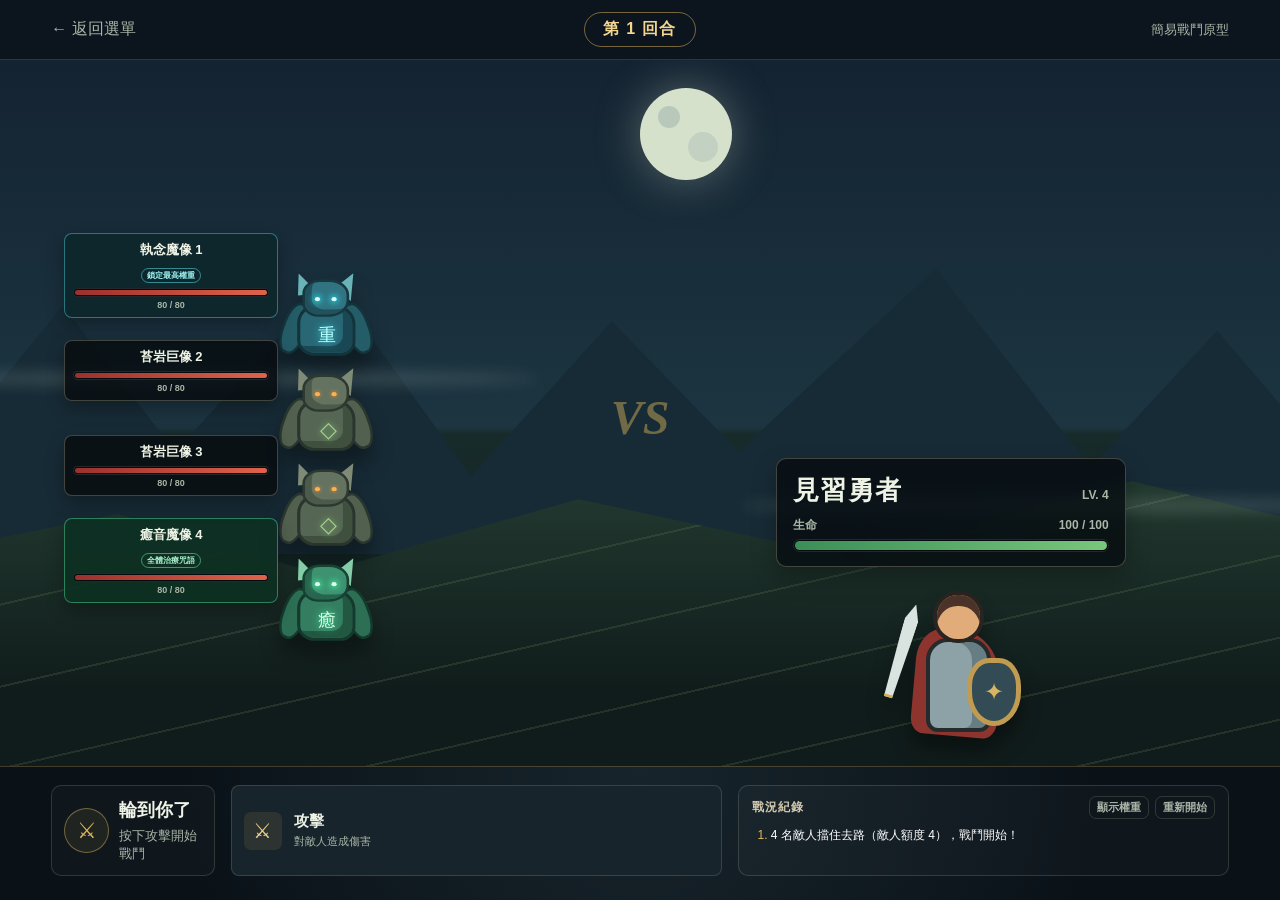
==== commit 6f25deb8: "add zhuYing combo enemy type" ====
--- a/TurnBasedRPG/index.html
+++ b/TurnBasedRPG/index.html
@@ -55,6 +55,7 @@
           </div>
           <div class="shield-options" id="shield-options" role="group" aria-label="選擇正確的注音"></div>
           <p class="challenge-feedback" id="challenge-feedback" aria-live="assertive">選擇一面盾牌</p>
+          <button class="spell-confirm" id="spell-confirm" type="button" disabled hidden>確認組合</button>
           <button class="correction-confirm" id="correction-confirm" type="button" hidden>我知道了，繼續</button>
         </div>
       </section>
--- a/TurnBasedRPG/style.css
+++ b/TurnBasedRPG/style.css
@@ -213,6 +213,14 @@
 .enemy-reverse .rune { top: 31px; left: 35px; color: #efffc9; font-size: 34px; text-shadow: 0 0 16px #9de74f; }
 .enemy-reverse .eye { background: #f2ffd0; box-shadow: 0 0 13px 3px #8fdb48; }
 .enemy-unit-reverse .enemy-nameplate { border-color: rgba(145, 205, 93, .46); background: rgba(31, 43, 18, .93); }
+.healer-trait { border-color: rgba(91, 231, 167, .58); color: #a9f5ce; }
+.enemy-healer .monster-head { border-color: #174133; background: #3d9270; box-shadow: inset 13px -9px #27664e; }
+.enemy-healer .monster-body { border-color: #143a2d; background: #347d60; box-shadow: inset -18px -13px #225741; }
+.enemy-healer .monster-arm { border-color: #143a2d; background: #2c6f55; }
+.enemy-healer .monster-horn { background: #85cda8; }
+.enemy-healer .rune { top: 31px; left: 35px; color: #d4ffe9; font-size: 34px; text-shadow: 0 0 16px #4af0a0; }
+.enemy-healer .eye { background: #dcffed; box-shadow: 0 0 13px 3px #45e99b; }
+.enemy-unit-healer .enemy-nameplate { border-color: rgba(78, 220, 151, .48); background: rgba(13, 48, 35, .93); }
 .boss-trait { border-color: rgba(196, 139, 255, .55); color: #dab8ff; }
 .enemy-boss .monster-head { border-color: #2b193e; background: #65428a; box-shadow: inset 13px -9px #41265f; }
 .enemy-boss .monster-body { border-color: #28183a; background: #583679; box-shadow: inset -18px -13px #351e50; }
@@ -258,6 +266,16 @@
 
 .versus-mark { align-self: center; padding: 0 16px; color: rgba(225,184,91,.45); font: italic 900 clamp(26px, 4vw, 48px)/1 Georgia, serif; }
 .sprite.hit { animation: hit .45s ease; }.sprite.attack-motion { animation: lunge .55s ease; }.sprite.double-strike-one { animation: double-lunge-one .55s ease; }.sprite.double-strike-two { animation: double-lunge-two .6s ease; }.sprite.boss-attack { animation: boss-cast .6s ease; }.sprite.guard-motion { animation: guard .6s ease; }
+.sprite.healer-cast { animation: healer-cast .6s ease; }
+.sprite.heal-received { animation: heal-received .65s ease; }
+.monster-stage.healer-cast::before { top: -3%; left: 27%; width: 118px; height: 118px; background: radial-gradient(circle, rgba(225,255,237,.95) 0 8%, rgba(68,235,151,.72) 25%, rgba(25,130,87,.22) 50%, transparent 72%); animation: healer-aura .6s ease-out; }
+.monster-stage.healer-cast::after { top: 4%; left: 36%; width: 76px; height: 76px; background: linear-gradient(#d8ffea, #d8ffea) center / 13px 76px no-repeat, linear-gradient(#d8ffea, #d8ffea) center / 76px 13px no-repeat; filter: drop-shadow(0 0 10px rgba(66,238,151,.9)); animation: healer-cross .6s ease-out; }
+.monster-stage.healer-cast .rune { animation: healer-rune-flash .6s ease; }
+@keyframes healer-cast { 45% { transform: translateY(-9px) scale(1.08); filter: drop-shadow(0 0 18px rgba(55, 232, 145, .85)); } }
+@keyframes healer-aura { 0%, 100% { opacity: 0; transform: scale(.2); } 50% { opacity: 1; transform: scale(1.15); } }
+@keyframes healer-cross { 0%, 100% { opacity: 0; transform: scale(.3); } 45% { opacity: 1; transform: scale(1); } }
+@keyframes healer-rune-flash { 20%, 80% { color: #fff; text-shadow: 0 0 24px #46f1a2, 0 0 10px #fff; } }
+@keyframes heal-received { 45% { transform: translateY(-5px) scale(1.05); filter: brightness(1.45) drop-shadow(0 0 19px #45efa1); } }
 @keyframes hit { 20%, 60% { transform: translateX(-9px); filter: brightness(2) drop-shadow(0 0 14px #ef624e); } 40%, 80% { transform: translateX(9px); } }
 @keyframes lunge { 45% { transform: translateX(45px) scale(1.07); } }
 @keyframes guard { 45% { filter: drop-shadow(0 0 18px #70c8ff); transform: scale(1.08); } }
@@ -377,6 +395,13 @@
 .challenge-card.reverse-defense { border-color: rgba(145, 205, 93, .6); box-shadow: 0 22px 65px rgba(0, 0, 0, .55), 0 0 28px rgba(143, 219, 72, .14); }
 .reverse-defense .challenge-word { color: #e9ffc8; font-family: inherit; font-size: clamp(44px, 7vw, 66px); letter-spacing: .12em; text-shadow: 0 5px 20px rgba(143, 219, 72, .24); }
 .reverse-defense .quiz-shield { font-family: "Noto Serif TC", "PMingLiU", serif; font-size: clamp(32px, 5vw, 48px); }
+.challenge-card.healing-spell { width: min(100%, 720px); border-color: rgba(74, 232, 154, .62); box-shadow: 0 22px 65px rgba(0, 0, 0, .55), 0 0 30px rgba(58, 224, 141, .16); }
+.healing-spell .shield-options { grid-template-columns: repeat(3, minmax(0, 1fr)); gap: 12px; }
+.healing-spell .quiz-shield { min-height: 96px; padding: 15px 6px 28px; font-size: clamp(25px, 4vw, 36px); transform: rotate(-2deg); }
+.healing-spell .quiz-shield:nth-child(2n) { transform: rotate(2.5deg); }
+.healing-spell .quiz-shield:nth-child(3n) { transform: rotate(-1deg) translateY(4px); }
+.healing-spell .quiz-shield.selected { background: linear-gradient(135deg, #c9ffe0, #3caf76 55%, #a6ebc4); filter: drop-shadow(0 0 16px rgba(77, 227, 148, .82)); transform: translateY(-4px) scale(1.04); }
+.healing-spell .quiz-shield.selected::before { background: linear-gradient(145deg, #3f9470, #18543d 72%); }
 .quiz-shield {
   position: relative;
   isolation: isolate;
@@ -432,7 +457,7 @@
 .quiz-shield.wrong::before { background: linear-gradient(145deg, #95473f, #542622 72%); }
 .challenge-feedback { min-height: 22px; margin: 13px 0 0; color: var(--muted); font-size: 14px; font-weight: 800; }
 .challenge-feedback.success { color: #96e6a7; }.challenge-feedback.failure { color: #ffa094; }
-.correction-confirm {
+.correction-confirm, .spell-confirm {
   width: min(100%, 280px);
   margin-top: 10px;
   padding: 12px 20px;
@@ -444,18 +469,20 @@
   cursor: pointer;
   font-weight: 900;
 }
-.correction-confirm:hover, .correction-confirm:focus-visible { outline: 3px solid rgba(240, 204, 121, .32); filter: brightness(1.08); }
-.correction-confirm[hidden] { display: none; }
+.correction-confirm:hover, .correction-confirm:focus-visible, .spell-confirm:hover, .spell-confirm:focus-visible { outline: 3px solid rgba(240, 204, 121, .32); filter: brightness(1.08); }
+.correction-confirm[hidden], .spell-confirm[hidden] { display: none; }
+.spell-confirm { border-color: #77e7aa; background: linear-gradient(#a9f3ca, #50b77f); }
+.spell-confirm:disabled { cursor: not-allowed; filter: grayscale(.55) brightness(.72); }
 @keyframes shield-block { 45% { transform: scale(1.1); filter: brightness(1.5); } }
 @keyframes shield-wrong { 25%, 75% { transform: translateX(-6px); } 50% { transform: translateX(6px); } }
 @keyframes timer-expired { 25%, 75% { transform: translateX(-7px); } 50% { transform: translateX(7px); box-shadow: 0 0 30px rgba(255, 58, 38, .55); } }
 
-.control-panel { display: grid; grid-template-columns: 210px minmax(360px, 1fr); gap: 16px; padding: 18px clamp(18px, 4vw, 52px) 24px; border-top: 1px solid rgba(225,184,91,.25); background: radial-gradient(circle at top, #17242b, #0a1218 70%); }
+.control-panel { display: grid; grid-template-columns: minmax(150px, 1fr) minmax(250px, 3fr) minmax(320px, 3fr); gap: 16px; padding: 18px clamp(18px, 4vw, 52px) 24px; border-top: 1px solid rgba(225,184,91,.25); background: radial-gradient(circle at top, #17242b, #0a1218 70%); }
 .turn-message, .battle-log-wrap { min-width: 0; border: 1px solid var(--line); border-radius: 10px; background: rgba(255,255,255,.025); }
-.turn-message { display: flex; align-items: center; gap: 14px; padding: 16px; }
+.turn-message { grid-column: 1; grid-row: 1; display: flex; align-items: center; gap: 10px; padding: 12px; }
 .message-icon { display: grid; place-items: center; flex: 0 0 45px; width: 45px; height: 45px; border: 1px solid rgba(225,184,91,.45); border-radius: 50%; color: var(--gold); background: rgba(225,184,91,.08); font-size: 22px; }
 .turn-message p { display: grid; gap: 5px; margin: 0; }.turn-message strong { font-family: Georgia, "Noto Serif TC", serif; font-size: 18px; }.turn-message p span { color: var(--muted); font-size: 13px; }
-.actions { display: grid; grid-template-columns: repeat(2, minmax(0, 1fr)); gap: 9px; }
+.actions { grid-column: 2; grid-row: 1; display: grid; grid-template-columns: repeat(2, minmax(0, 1fr)); gap: 9px; }
 .actions.single-action { grid-template-columns: minmax(0, 1fr); }
 .action-button { display: flex; align-items: center; gap: 12px; min-width: 0; padding: 10px 12px; border: 1px solid var(--line); border-radius: 8px; background: #17242b; cursor: pointer; text-align: left; transition: transform .15s, border-color .15s, background .15s; }
 .action-button:hover:not(:disabled), .action-button:focus-visible { transform: translateY(-2px); border-color: var(--gold); background: #20313a; outline: none; }.action-button:disabled { cursor: not-allowed; opacity: .42; }
@@ -466,7 +493,7 @@
   0%, 100% { border-color: rgba(225, 184, 91, .34); box-shadow: 0 0 0 0 rgba(225, 184, 91, 0); background: #17242b; }
   50% { border-color: #f3cf75; box-shadow: 0 0 0 4px rgba(225, 184, 91, .14), 0 0 20px rgba(225, 184, 91, .42); background: #26342f; }
 }
-.battle-log-wrap { grid-column: 1 / -1; padding: 10px 13px; }.log-title { display: flex; align-items: center; justify-content: space-between; gap: 10px; color: #d3c9ae; font-size: 12px; font-weight: 800; letter-spacing: .1em; }.log-controls { display: flex; gap: 6px; }.log-title .log-control-button { padding: 3px 7px; font-size: 11px; letter-spacing: 0; }
+.battle-log-wrap { grid-column: 3; grid-row: 1; padding: 10px 13px; }.log-title { display: flex; align-items: center; justify-content: space-between; gap: 10px; color: #d3c9ae; font-size: 12px; font-weight: 800; letter-spacing: .1em; }.log-controls { display: flex; gap: 6px; }.log-title .log-control-button { padding: 3px 7px; font-size: 11px; letter-spacing: 0; }
 .battle-log { overflow-y: auto; max-height: 112px; margin: 7px 0 0; padding-left: 19px; color: var(--muted); font-size: 12px; line-height: 1.6; overflow-wrap: anywhere; scrollbar-color: #45545b transparent; }.battle-log li:first-child { color: #fff; }.battle-log li::marker { color: var(--gold); }
 
 .result-overlay { position: fixed; z-index: 30; inset: 0; display: grid; place-items: center; padding: 20px; background: rgba(3,8,11,.82); backdrop-filter: blur(8px); }.result-overlay[hidden] { display: none; }
@@ -474,7 +501,7 @@
 
 @media (max-width: 850px) {
   .game-shell { grid-template-rows: auto minmax(430px, 1fr) auto; }
-  .control-panel { grid-template-columns: 1fr 1.7fr; }.battle-log-wrap { grid-column: 1 / -1; }.battle-log { max-height: 112px; }
+  .control-panel { grid-template-columns: minmax(120px, 1fr) minmax(180px, 3fr) minmax(230px, 3fr); gap: 10px; }.battle-log { max-height: 112px; }
 }
 
 @media (max-width: 1180px) {
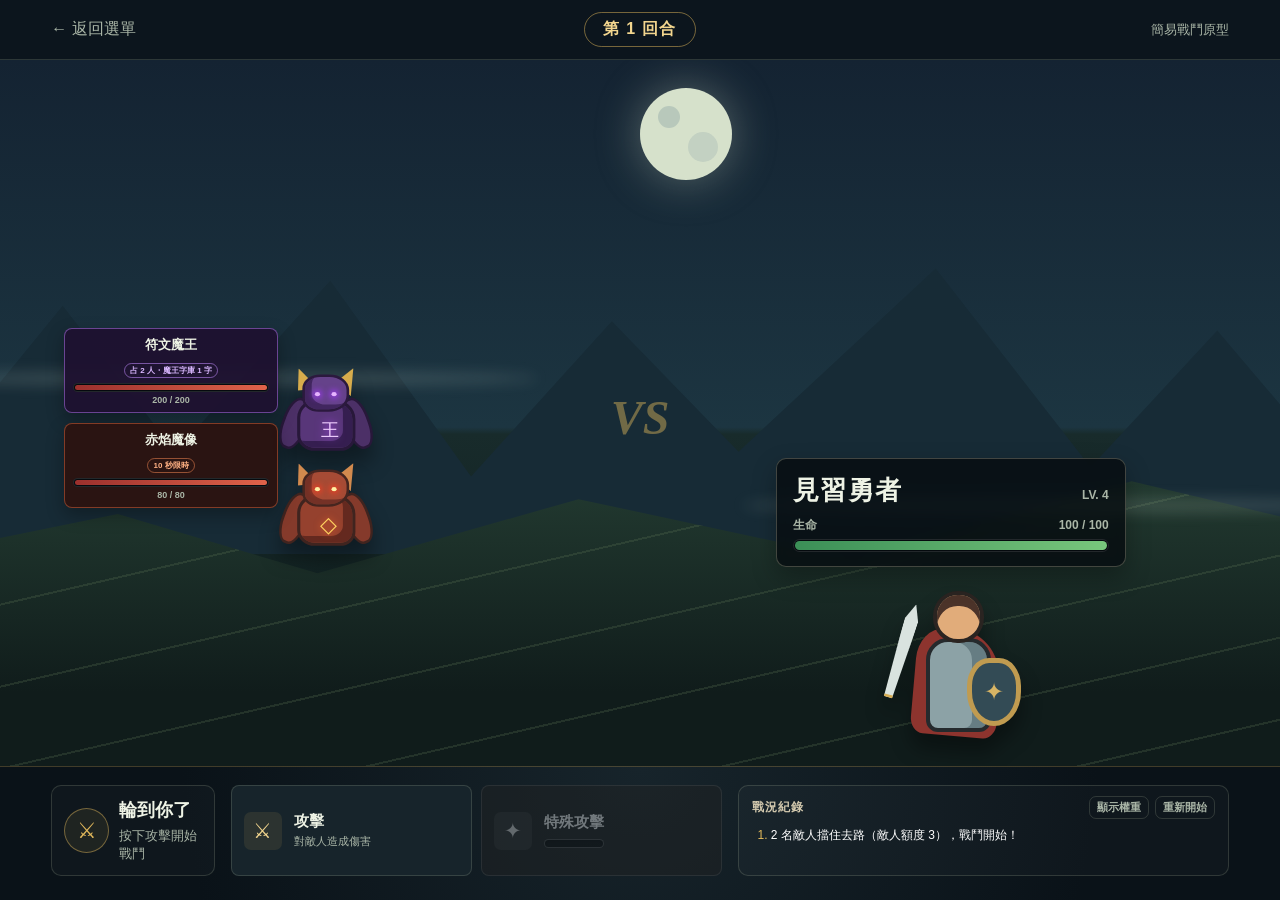
==== commit 044b55ee: "add feature: player special attack" ====
--- a/TurnBasedRPG/index.html
+++ b/TurnBasedRPG/index.html
@@ -50,7 +50,7 @@
           <div class="challenge-word" id="challenge-word" aria-label="題目"></div>
           <p class="challenge-pronunciation" id="challenge-pronunciation" hidden></p>
           <div class="challenge-timer" id="challenge-timer" aria-live="polite" hidden>
-            <div class="timer-label"><span>限時防禦</span><strong><span id="timer-value">10</span> 秒</strong></div>
+            <div class="timer-label"><span id="timer-label-text">限時防禦</span><strong><span id="timer-value">10</span> 秒</strong></div>
             <div class="timer-track"><div class="timer-fill" id="timer-fill"></div></div>
           </div>
           <div class="shield-options" id="shield-options" role="group" aria-label="選擇正確的注音"></div>
@@ -66,9 +66,12 @@
         <span class="message-icon">⚔</span>
         <p><strong>輪到你了</strong><span>按下攻擊開始戰鬥</span></p>
       </div>
-      <div class="actions single-action" id="actions">
+      <div class="actions" id="actions">
         <button class="action-button attack" data-action="attack" type="button">
           <span class="action-icon">⚔</span><span><strong>攻擊</strong><small>對敵人造成傷害</small></span>
+        </button>
+        <button class="action-button special-attack-button" data-action="special" type="button" disabled>
+          <span class="action-icon">✦</span><span><strong>特殊攻擊</strong><span class="special-charge-track" aria-hidden="true"><span class="special-charge-fill" id="special-charge-fill"></span></span><small class="visually-hidden" id="special-charge-text">特殊攻擊充能 0 / 5</small></span>
         </button>
       </div>
       <div class="battle-log-wrap">
--- a/TurnBasedRPG/style.css
+++ b/TurnBasedRPG/style.css
@@ -11,6 +11,7 @@
 }
 
 * { box-sizing: border-box; }
+.visually-hidden { position: absolute !important; overflow: hidden !important; width: 1px !important; height: 1px !important; padding: 0 !important; border: 0 !important; margin: -1px !important; clip: rect(0 0 0 0) !important; white-space: nowrap !important; }
 
 body {
   margin: 0;
@@ -268,6 +269,12 @@
 .sprite.hit { animation: hit .45s ease; }.sprite.attack-motion { animation: lunge .55s ease; }.sprite.double-strike-one { animation: double-lunge-one .55s ease; }.sprite.double-strike-two { animation: double-lunge-two .6s ease; }.sprite.boss-attack { animation: boss-cast .6s ease; }.sprite.guard-motion { animation: guard .6s ease; }
 .sprite.healer-cast { animation: healer-cast .6s ease; }
 .sprite.heal-received { animation: heal-received .65s ease; }
+.hero.special-attack-motion { z-index: 8; animation: special-hero-lunge .62s cubic-bezier(.2,.8,.25,1); }
+.hero.special-attack-motion::before,
+.hero.special-attack-motion::after { content: ""; position: absolute; z-index: 10; top: 48px; left: 22px; width: 145px; height: 8px; border-radius: 999px; transform-origin: left center; pointer-events: none; }
+.hero.special-attack-motion::before { background: linear-gradient(90deg, transparent, #fff6ae 18%, #59bdff 62%, transparent); box-shadow: 0 0 17px 5px rgba(72, 178, 255, .68); animation: special-sword-slash-one .62s ease-out; }
+.hero.special-attack-motion::after { top: 112px; background: linear-gradient(90deg, transparent, #a8e5ff 18%, #ffe26f 62%, transparent); box-shadow: 0 0 17px 5px rgba(255, 216, 78, .52); animation: special-sword-slash-two .62s ease-out; }
+.monster-stage.special-hit { animation: special-enemy-hit .62s ease; }
 .monster-stage.healer-cast::before { top: -3%; left: 27%; width: 118px; height: 118px; background: radial-gradient(circle, rgba(225,255,237,.95) 0 8%, rgba(68,235,151,.72) 25%, rgba(25,130,87,.22) 50%, transparent 72%); animation: healer-aura .6s ease-out; }
 .monster-stage.healer-cast::after { top: 4%; left: 36%; width: 76px; height: 76px; background: linear-gradient(#d8ffea, #d8ffea) center / 13px 76px no-repeat, linear-gradient(#d8ffea, #d8ffea) center / 76px 13px no-repeat; filter: drop-shadow(0 0 10px rgba(66,238,151,.9)); animation: healer-cross .6s ease-out; }
 .monster-stage.healer-cast .rune { animation: healer-rune-flash .6s ease; }
@@ -276,6 +283,10 @@
 @keyframes healer-cross { 0%, 100% { opacity: 0; transform: scale(.3); } 45% { opacity: 1; transform: scale(1); } }
 @keyframes healer-rune-flash { 20%, 80% { color: #fff; text-shadow: 0 0 24px #46f1a2, 0 0 10px #fff; } }
 @keyframes heal-received { 45% { transform: translateY(-5px) scale(1.05); filter: brightness(1.45) drop-shadow(0 0 19px #45efa1); } }
+@keyframes special-hero-lunge { 18% { transform: translateX(-10px) scale(.98); } 48% { transform: translateX(-72px) scale(1.13); filter: drop-shadow(0 0 20px rgba(87,190,255,.9)); } 75% { transform: translateX(-40px) scale(1.04); } }
+@keyframes special-sword-slash-one { 0%, 18% { opacity: 0; transform: translate(-28px, 45px) rotate(-34deg) scaleX(.15); } 42% { opacity: 1; } 78% { opacity: 1; transform: translate(45px, -18px) rotate(-34deg) scaleX(1.25); } 100% { opacity: 0; transform: translate(75px, -40px) rotate(-34deg) scaleX(.7); } }
+@keyframes special-sword-slash-two { 0%, 25% { opacity: 0; transform: translate(-22px, -38px) rotate(31deg) scaleX(.15); } 52% { opacity: 1; } 82% { opacity: 1; transform: translate(50px, 21px) rotate(31deg) scaleX(1.28); } 100% { opacity: 0; transform: translate(78px, 38px) rotate(31deg) scaleX(.72); } }
+@keyframes special-enemy-hit { 20%, 64% { transform: translateX(-11px) scale(1.05); filter: brightness(2.2) drop-shadow(0 0 18px #65c4ff) drop-shadow(0 0 10px #ffe275); } 42%, 82% { transform: translateX(11px); } }
 @keyframes hit { 20%, 60% { transform: translateX(-9px); filter: brightness(2) drop-shadow(0 0 14px #ef624e); } 40%, 80% { transform: translateX(9px); } }
 @keyframes lunge { 45% { transform: translateX(45px) scale(1.07); } }
 @keyframes guard { 45% { filter: drop-shadow(0 0 18px #70c8ff); transform: scale(1.08); } }
@@ -402,6 +413,29 @@
 .healing-spell .quiz-shield:nth-child(3n) { transform: rotate(-1deg) translateY(4px); }
 .healing-spell .quiz-shield.selected { background: linear-gradient(135deg, #c9ffe0, #3caf76 55%, #a6ebc4); filter: drop-shadow(0 0 16px rgba(77, 227, 148, .82)); transform: translateY(-4px) scale(1.04); }
 .healing-spell .quiz-shield.selected::before { background: linear-gradient(145deg, #3f9470, #18543d 72%); }
+.challenge-card.special-attack-quiz { border-color: rgba(104, 185, 255, .68); box-shadow: 0 22px 65px rgba(0, 0, 0, .55), 0 0 34px rgba(71, 160, 255, .2); }
+.special-attack-quiz .challenge-timer { border-color: rgba(100, 183, 255, .55); background: rgba(24, 75, 119, .28); }
+.special-attack-quiz .timer-label { color: #a9d9ff; }
+.special-attack-quiz .timer-fill { background: linear-gradient(90deg, #f8dd77, #65b9ff 58%, #337ed7); }
+.quiz-sword {
+  position: relative;
+  min-height: 112px;
+  padding: 18px 12px 48px;
+  border: 2px solid #8fc9f4;
+  border-radius: 10px;
+  color: #f4fbff;
+  background: linear-gradient(145deg, #2b5677, #142d43 72%);
+  box-shadow: inset 0 0 18px rgba(142, 207, 255, .12), 0 10px 18px rgba(0,0,0,.3);
+  cursor: pointer;
+  font-size: clamp(21px, 3.5vw, 33px);
+  font-weight: 900;
+  transition: transform .16s ease, filter .16s ease, border-color .16s ease;
+}
+.quiz-sword::after { content: "⚔"; position: absolute; right: 0; bottom: 10px; left: 0; color: #a9d8ff; font-size: 27px; text-shadow: 0 0 12px rgba(91,177,255,.75); }
+.quiz-sword:hover:not(:disabled), .quiz-sword:focus-visible { outline: none; filter: brightness(1.2); transform: translateY(-4px); }
+.quiz-sword:disabled { cursor: default; }
+.quiz-sword.correct { border-color: #8df0ae; background: linear-gradient(145deg, #347c54, #17432d 72%); animation: shield-block .55s ease; }
+.quiz-sword.wrong { border-color: #ff9f91; background: linear-gradient(145deg, #8d4039, #49231f 72%); animation: shield-wrong .45s ease; }
 .quiz-shield {
   position: relative;
   isolation: isolate;
@@ -487,12 +521,20 @@
 .action-button { display: flex; align-items: center; gap: 12px; min-width: 0; padding: 10px 12px; border: 1px solid var(--line); border-radius: 8px; background: #17242b; cursor: pointer; text-align: left; transition: transform .15s, border-color .15s, background .15s; }
 .action-button:hover:not(:disabled), .action-button:focus-visible { transform: translateY(-2px); border-color: var(--gold); background: #20313a; outline: none; }.action-button:disabled { cursor: not-allowed; opacity: .42; }
 .action-button.player-ready { animation: player-command-pulse 1.35s ease-in-out infinite; }
+.special-attack-button { border-color: rgba(94, 166, 226, .32); background: #142637; }
+.special-attack-button .action-icon { color: #a9d8ff; background: rgba(80, 163, 232, .14); }
+.special-attack-button:disabled { filter: grayscale(1); }
+.special-charge-track { overflow: hidden; display: block; width: 100%; height: 9px; margin-top: 4px; border: 1px solid rgba(151, 203, 240, .34); border-radius: 999px; background: rgba(4, 12, 20, .72); box-shadow: inset 0 1px 4px rgba(0,0,0,.55); }
+.special-charge-fill { display: block; width: 0; height: 100%; border-radius: inherit; background: linear-gradient(90deg, #4c91c8, #70c8ff 65%, #ffe37c); box-shadow: 0 0 10px rgba(93, 191, 255, .65); transition: width .35s ease; }
+.special-attack-button.special-ready { border-color: #7fc7ff; background: #1d3b55; box-shadow: 0 0 18px rgba(77, 169, 243, .35); animation: special-command-pulse 1.15s ease-in-out infinite; }
+.special-attack-button.special-ready .special-charge-fill { background: linear-gradient(90deg, #64bfff, #fff0a1); box-shadow: 0 0 14px rgba(255, 228, 116, .86); }
 .action-icon { display: grid; place-items: center; flex: 0 0 38px; width: 38px; height: 38px; border-radius: 7px; color: #f2d58e; background: rgba(225,184,91,.1); font-size: 21px; }
 .action-button > span:last-child { min-width: 0; display: grid; gap: 3px; }.action-button strong { font-size: 15px; }.action-button small { overflow: hidden; color: var(--muted); font-size: 11px; text-overflow: ellipsis; white-space: nowrap; }.skill .action-icon { color: #ff9a64; background: rgba(255,112,70,.12); }.guard .action-icon { color: #81c5e8; background: rgba(65,148,198,.12); }.potion .action-icon { color: #82d494; background: rgba(88,187,112,.12); }
 @keyframes player-command-pulse {
   0%, 100% { border-color: rgba(225, 184, 91, .34); box-shadow: 0 0 0 0 rgba(225, 184, 91, 0); background: #17242b; }
   50% { border-color: #f3cf75; box-shadow: 0 0 0 4px rgba(225, 184, 91, .14), 0 0 20px rgba(225, 184, 91, .42); background: #26342f; }
 }
+@keyframes special-command-pulse { 50% { border-color: #c6e8ff; box-shadow: 0 0 0 4px rgba(95, 183, 251, .14), 0 0 24px rgba(77, 169, 243, .52); filter: brightness(1.18); } }
 .battle-log-wrap { grid-column: 3; grid-row: 1; padding: 10px 13px; }.log-title { display: flex; align-items: center; justify-content: space-between; gap: 10px; color: #d3c9ae; font-size: 12px; font-weight: 800; letter-spacing: .1em; }.log-controls { display: flex; gap: 6px; }.log-title .log-control-button { padding: 3px 7px; font-size: 11px; letter-spacing: 0; }
 .battle-log { overflow-y: auto; max-height: 112px; margin: 7px 0 0; padding-left: 19px; color: var(--muted); font-size: 12px; line-height: 1.6; overflow-wrap: anywhere; scrollbar-color: #45545b transparent; }.battle-log li:first-child { color: #fff; }.battle-log li::marker { color: var(--gold); }
 
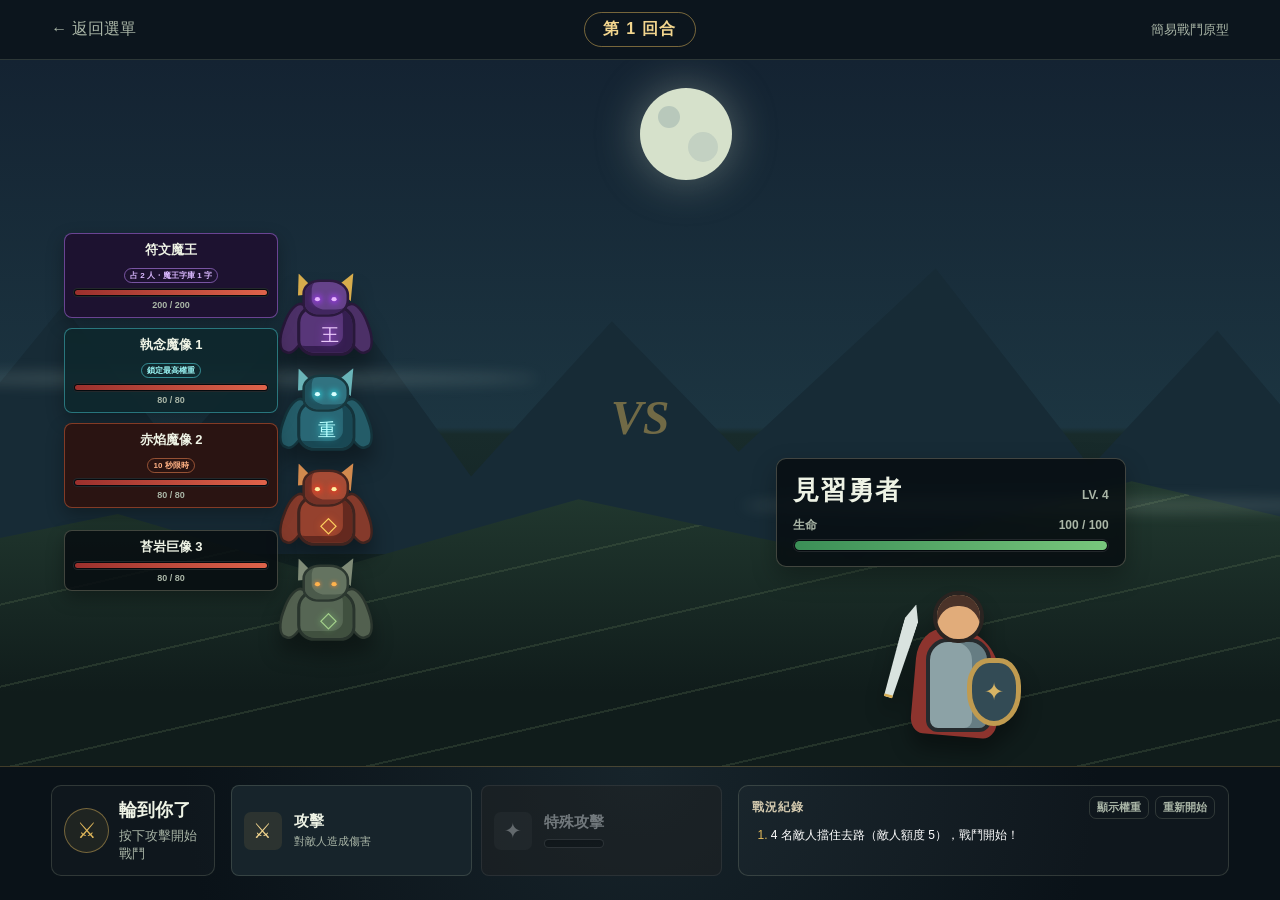
==== commit ae123ef2: "Improve RPG special charge, attack targeting, and healing answers" ====
--- a/TurnBasedRPG/index.html
+++ b/TurnBasedRPG/index.html
@@ -71,7 +71,7 @@
           <span class="action-icon">⚔</span><span><strong>攻擊</strong><small>對敵人造成傷害</small></span>
         </button>
         <button class="action-button special-attack-button" data-action="special" type="button" disabled>
-          <span class="action-icon">✦</span><span><strong>特殊攻擊</strong><span class="special-charge-track" aria-hidden="true"><span class="special-charge-fill" id="special-charge-fill"></span></span><small class="visually-hidden" id="special-charge-text">特殊攻擊充能 0 / 5</small></span>
+          <span class="action-icon">✦</span><span><strong>特殊攻擊</strong><span class="special-charge-track" aria-hidden="true"><span class="special-charge-fill" id="special-charge-fill"></span></span><small class="visually-hidden" id="special-charge-text">特殊攻擊充能 0 / 10</small></span>
         </button>
       </div>
       <div class="battle-log-wrap">
--- a/TurnBasedRPG/style.css
+++ b/TurnBasedRPG/style.css
@@ -107,6 +107,7 @@
 .enemy-side { width: 100%; align-self: stretch; justify-content: center; }
 .enemy-party { display: flex; flex-direction: column; align-items: flex-start; justify-content: center; width: 100%; gap: 3px; }
 .enemy-unit {
+  position: relative;
   display: grid;
   grid-template-columns: minmax(105px, 1fr) 96px;
   grid-template-areas: "name monster";
@@ -116,6 +117,14 @@
   transition: opacity .3s ease, filter .3s ease;
 }
 .enemy-unit.defeated { opacity: .28; filter: grayscale(1); }
+.enemy-target { position: absolute; z-index: 15; inset: 0; width: 100%; padding: 0; border: 2px solid transparent; border-radius: 8px; background: transparent; cursor: pointer; }
+.enemy-target span { position: absolute; top: 2px; right: 4px; color: #ffe184; font-size: 22px; line-height: 1; opacity: 0; }
+.enemy-target:disabled { cursor: default; }
+.choosing-target .enemy-target:not(:disabled) { border-color: rgba(255, 225, 132, .4); }
+.enemy-target:not(:disabled):hover { border-color: rgba(255, 225, 132, .55); background: rgba(255, 225, 132, .05); }
+.enemy-target:focus-visible { outline: 3px solid #8edcff; outline-offset: 2px; }
+.selected-target .enemy-target { border-color: #ffe184; box-shadow: 0 0 12px rgba(255, 225, 132, .25); }
+.selected-target .enemy-target span { opacity: 1; }
 .enemy-nameplate { z-index: 4; grid-area: name; width: 100%; padding: 7px 8px; border: 1px solid rgba(226,221,187,.26); border-radius: 8px; background: rgba(7,13,17,.86); box-shadow: 0 7px 18px rgba(0,0,0,.3); text-align: center; }
 .enemy-nameplate strong { display: block; overflow: hidden; margin-bottom: 5px; font-size: clamp(10px, 1.2vw, 13px); text-overflow: ellipsis; white-space: nowrap; }
 .enemy-trait { display: inline-block; margin-bottom: 5px; padding: 1px 5px; border: 1px solid rgba(255, 142, 86, .5); border-radius: 999px; color: #ffb184; font-size: 8px; font-weight: 900; }
@@ -521,19 +530,52 @@
 .action-button { display: flex; align-items: center; gap: 12px; min-width: 0; padding: 10px 12px; border: 1px solid var(--line); border-radius: 8px; background: #17242b; cursor: pointer; text-align: left; transition: transform .15s, border-color .15s, background .15s; }
 .action-button:hover:not(:disabled), .action-button:focus-visible { transform: translateY(-2px); border-color: var(--gold); background: #20313a; outline: none; }.action-button:disabled { cursor: not-allowed; opacity: .42; }
 .action-button.player-ready { animation: player-command-pulse 1.35s ease-in-out infinite; }
-.special-attack-button { border-color: rgba(94, 166, 226, .32); background: #142637; }
+.special-attack-button { position: relative; overflow: hidden; border-color: rgba(94, 166, 226, .32); background: #142637; }
+.special-attack-button::after { content: ""; position: absolute; inset: -45% -35%; opacity: 0; pointer-events: none; mix-blend-mode: screen; background: radial-gradient(circle at 24% 50%, rgba(255, 237, 151, .95) 0 7%, rgba(108, 198, 255, .55) 20%, transparent 42%), linear-gradient(105deg, transparent 24%, rgba(159, 220, 255, .8) 42%, rgba(255, 229, 115, .85) 50%, transparent 68%); transform: translateX(-72%) rotate(8deg); }
 .special-attack-button .action-icon { color: #a9d8ff; background: rgba(80, 163, 232, .14); }
 .special-attack-button:disabled { filter: grayscale(1); }
 .special-charge-track { overflow: hidden; display: block; width: 100%; height: 9px; margin-top: 4px; border: 1px solid rgba(151, 203, 240, .34); border-radius: 999px; background: rgba(4, 12, 20, .72); box-shadow: inset 0 1px 4px rgba(0,0,0,.55); }
-.special-charge-fill { display: block; width: 0; height: 100%; border-radius: inherit; background: linear-gradient(90deg, #4c91c8, #70c8ff 65%, #ffe37c); box-shadow: 0 0 10px rgba(93, 191, 255, .65); transition: width .35s ease; }
+.special-charge-fill { display: block; width: 0; height: 100%; border-radius: inherit; background: linear-gradient(90deg, #4c91c8, #70c8ff 65%, #ffe37c); box-shadow: 0 0 10px rgba(93, 191, 255, .65); transform-origin: left center; transition: width .35s ease; }
+.special-charge-fill.special-charge-fill-pop { animation: special-charge-fill-pop .65s ease-out; }
+.special-attack-button.special-charge-gain { opacity: 1; filter: brightness(1.32); animation: special-charge-gain .65s ease-out; }
+.special-attack-button.special-charge-gain::after { animation: special-charge-sweep .65s ease-out; }
+.special-attack-button.special-charge-complete { opacity: 1; filter: brightness(1.45); animation: special-charge-complete .9s cubic-bezier(.16,.8,.2,1); }
+.special-attack-button.special-charge-complete::after { animation: special-charge-burst .9s ease-out; }
 .special-attack-button.special-ready { border-color: #7fc7ff; background: #1d3b55; box-shadow: 0 0 18px rgba(77, 169, 243, .35); animation: special-command-pulse 1.15s ease-in-out infinite; }
 .special-attack-button.special-ready .special-charge-fill { background: linear-gradient(90deg, #64bfff, #fff0a1); box-shadow: 0 0 14px rgba(255, 228, 116, .86); }
+.special-attack-button.special-ready.special-charge-complete { animation: special-charge-complete .9s cubic-bezier(.16,.8,.2,1); }
+.special-attack-button.special-ready.special-charge-complete::after { animation: special-charge-burst .9s ease-out; }
 .action-icon { display: grid; place-items: center; flex: 0 0 38px; width: 38px; height: 38px; border-radius: 7px; color: #f2d58e; background: rgba(225,184,91,.1); font-size: 21px; }
 .action-button > span:last-child { min-width: 0; display: grid; gap: 3px; }.action-button strong { font-size: 15px; }.action-button small { overflow: hidden; color: var(--muted); font-size: 11px; text-overflow: ellipsis; white-space: nowrap; }.skill .action-icon { color: #ff9a64; background: rgba(255,112,70,.12); }.guard .action-icon { color: #81c5e8; background: rgba(65,148,198,.12); }.potion .action-icon { color: #82d494; background: rgba(88,187,112,.12); }
 @keyframes player-command-pulse {
   0%, 100% { border-color: rgba(225, 184, 91, .34); box-shadow: 0 0 0 0 rgba(225, 184, 91, 0); background: #17242b; }
   50% { border-color: #f3cf75; box-shadow: 0 0 0 4px rgba(225, 184, 91, .14), 0 0 20px rgba(225, 184, 91, .42); background: #26342f; }
 }
+@keyframes special-charge-gain {
+  0%, 100% { transform: translateY(0) scale(1); border-color: rgba(94, 166, 226, .32); box-shadow: none; }
+  36% { transform: translateY(-2px) scale(1.035); border-color: #92d4ff; box-shadow: 0 0 0 5px rgba(105, 194, 255, .14), 0 0 22px rgba(82, 177, 255, .45); }
+  68% { border-color: #ffe47a; box-shadow: 0 0 0 2px rgba(255, 224, 112, .15), 0 0 18px rgba(255, 222, 103, .38); }
+}
+@keyframes special-charge-complete {
+  0%, 100% { transform: translateY(0) scale(1); box-shadow: 0 0 18px rgba(77, 169, 243, .35); }
+  25% { transform: translateY(-3px) scale(1.06); border-color: #fff0a1; box-shadow: 0 0 0 7px rgba(255, 230, 126, .18), 0 0 32px rgba(115, 204, 255, .78); }
+  55% { transform: translateY(0) scale(1.02); border-color: #7fc7ff; box-shadow: 0 0 0 11px rgba(111, 197, 255, 0), 0 0 36px rgba(255, 227, 124, .62); }
+}
+@keyframes special-charge-sweep {
+  0% { opacity: 0; transform: translateX(-72%) rotate(8deg); }
+  35% { opacity: .9; }
+  100% { opacity: 0; transform: translateX(58%) rotate(8deg); }
+}
+@keyframes special-charge-burst {
+  0% { opacity: 0; transform: translateX(-52%) rotate(8deg) scale(.8); }
+  24% { opacity: 1; transform: translateX(-8%) rotate(8deg) scale(1.08); }
+  62% { opacity: .65; transform: translateX(32%) rotate(8deg) scale(1.18); }
+  100% { opacity: 0; transform: translateX(66%) rotate(8deg) scale(1.28); }
+}
+@keyframes special-charge-fill-pop {
+  0%, 100% { transform: scaleY(1); filter: brightness(1); }
+  42% { transform: scaleY(1.75); filter: brightness(1.9) drop-shadow(0 0 8px #fff0a1); }
+}
 @keyframes special-command-pulse { 50% { border-color: #c6e8ff; box-shadow: 0 0 0 4px rgba(95, 183, 251, .14), 0 0 24px rgba(77, 169, 243, .52); filter: brightness(1.18); } }
 .battle-log-wrap { grid-column: 3; grid-row: 1; padding: 10px 13px; }.log-title { display: flex; align-items: center; justify-content: space-between; gap: 10px; color: #d3c9ae; font-size: 12px; font-weight: 800; letter-spacing: .1em; }.log-controls { display: flex; gap: 6px; }.log-title .log-control-button { padding: 3px 7px; font-size: 11px; letter-spacing: 0; }
 .battle-log { overflow-y: auto; max-height: 112px; margin: 7px 0 0; padding-left: 19px; color: var(--muted); font-size: 12px; line-height: 1.6; overflow-wrap: anywhere; scrollbar-color: #45545b transparent; }.battle-log li:first-child { color: #fff; }.battle-log li::marker { color: var(--gold); }
